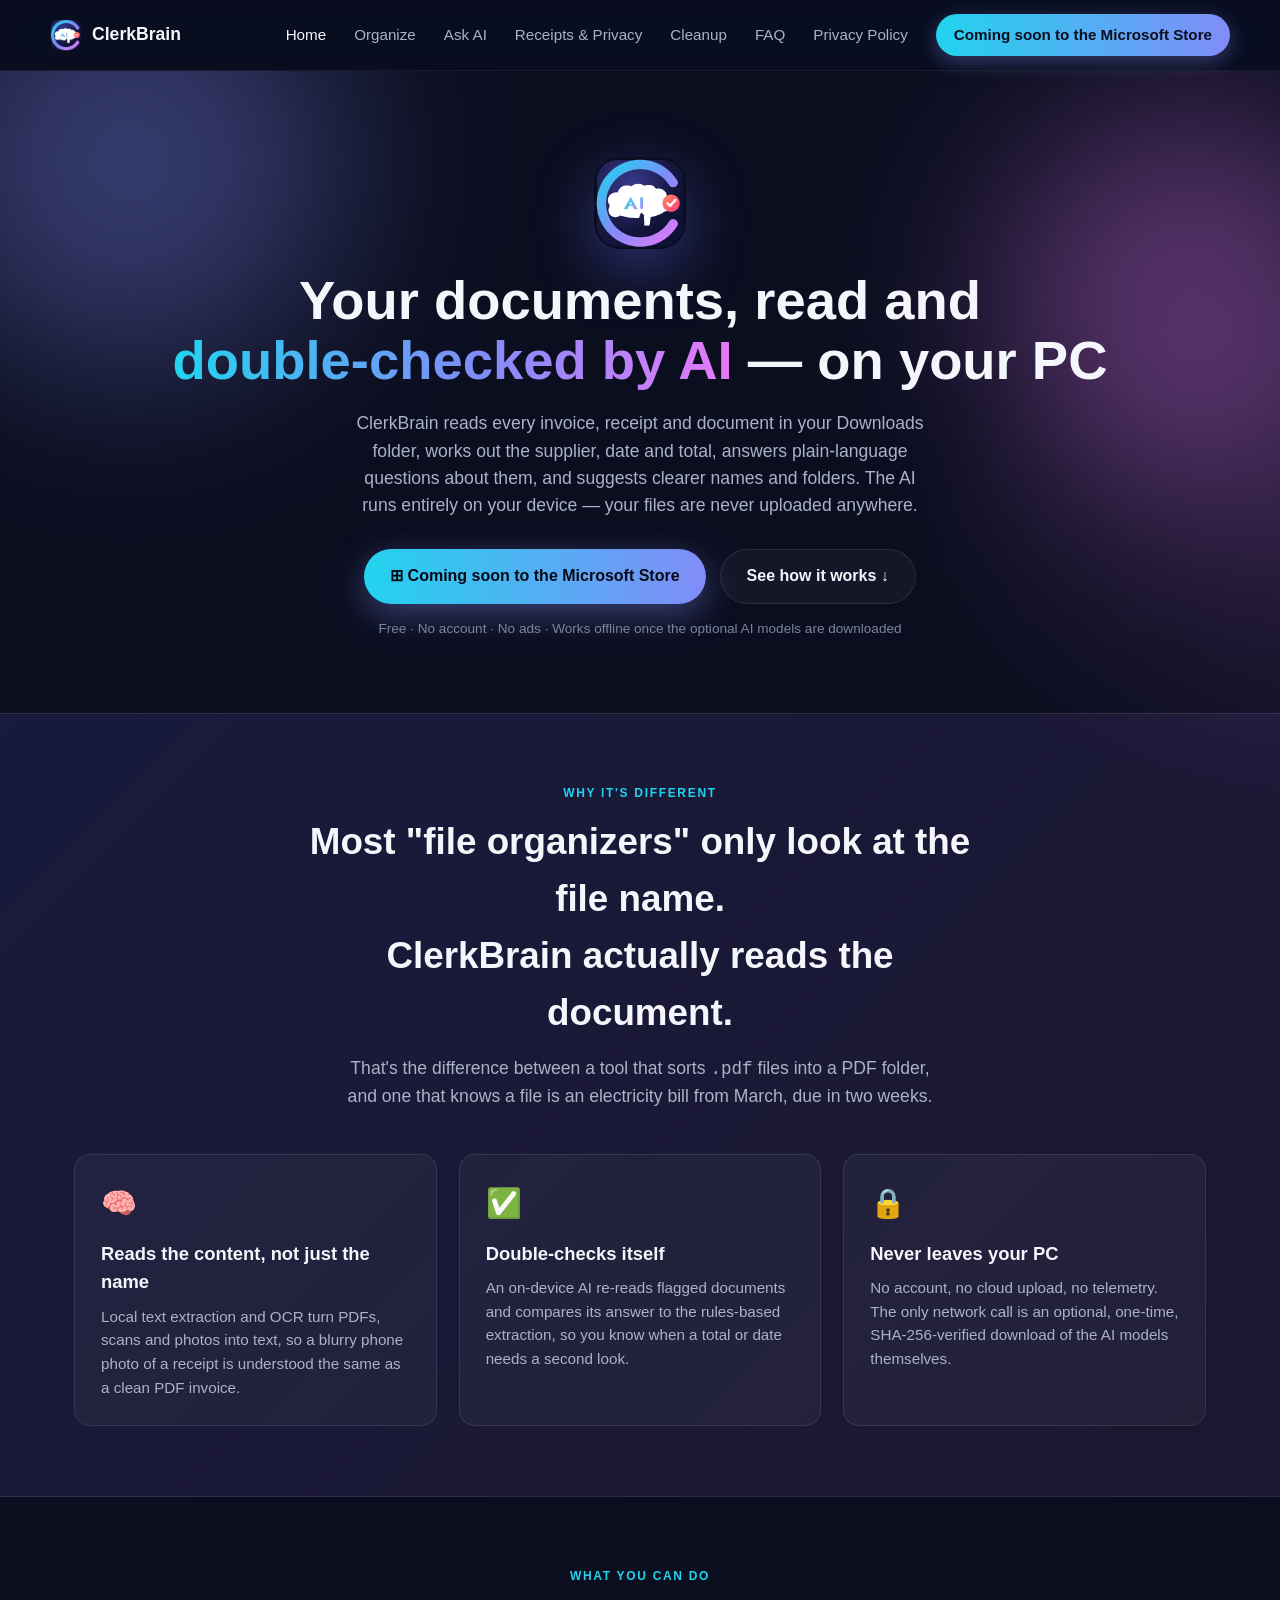
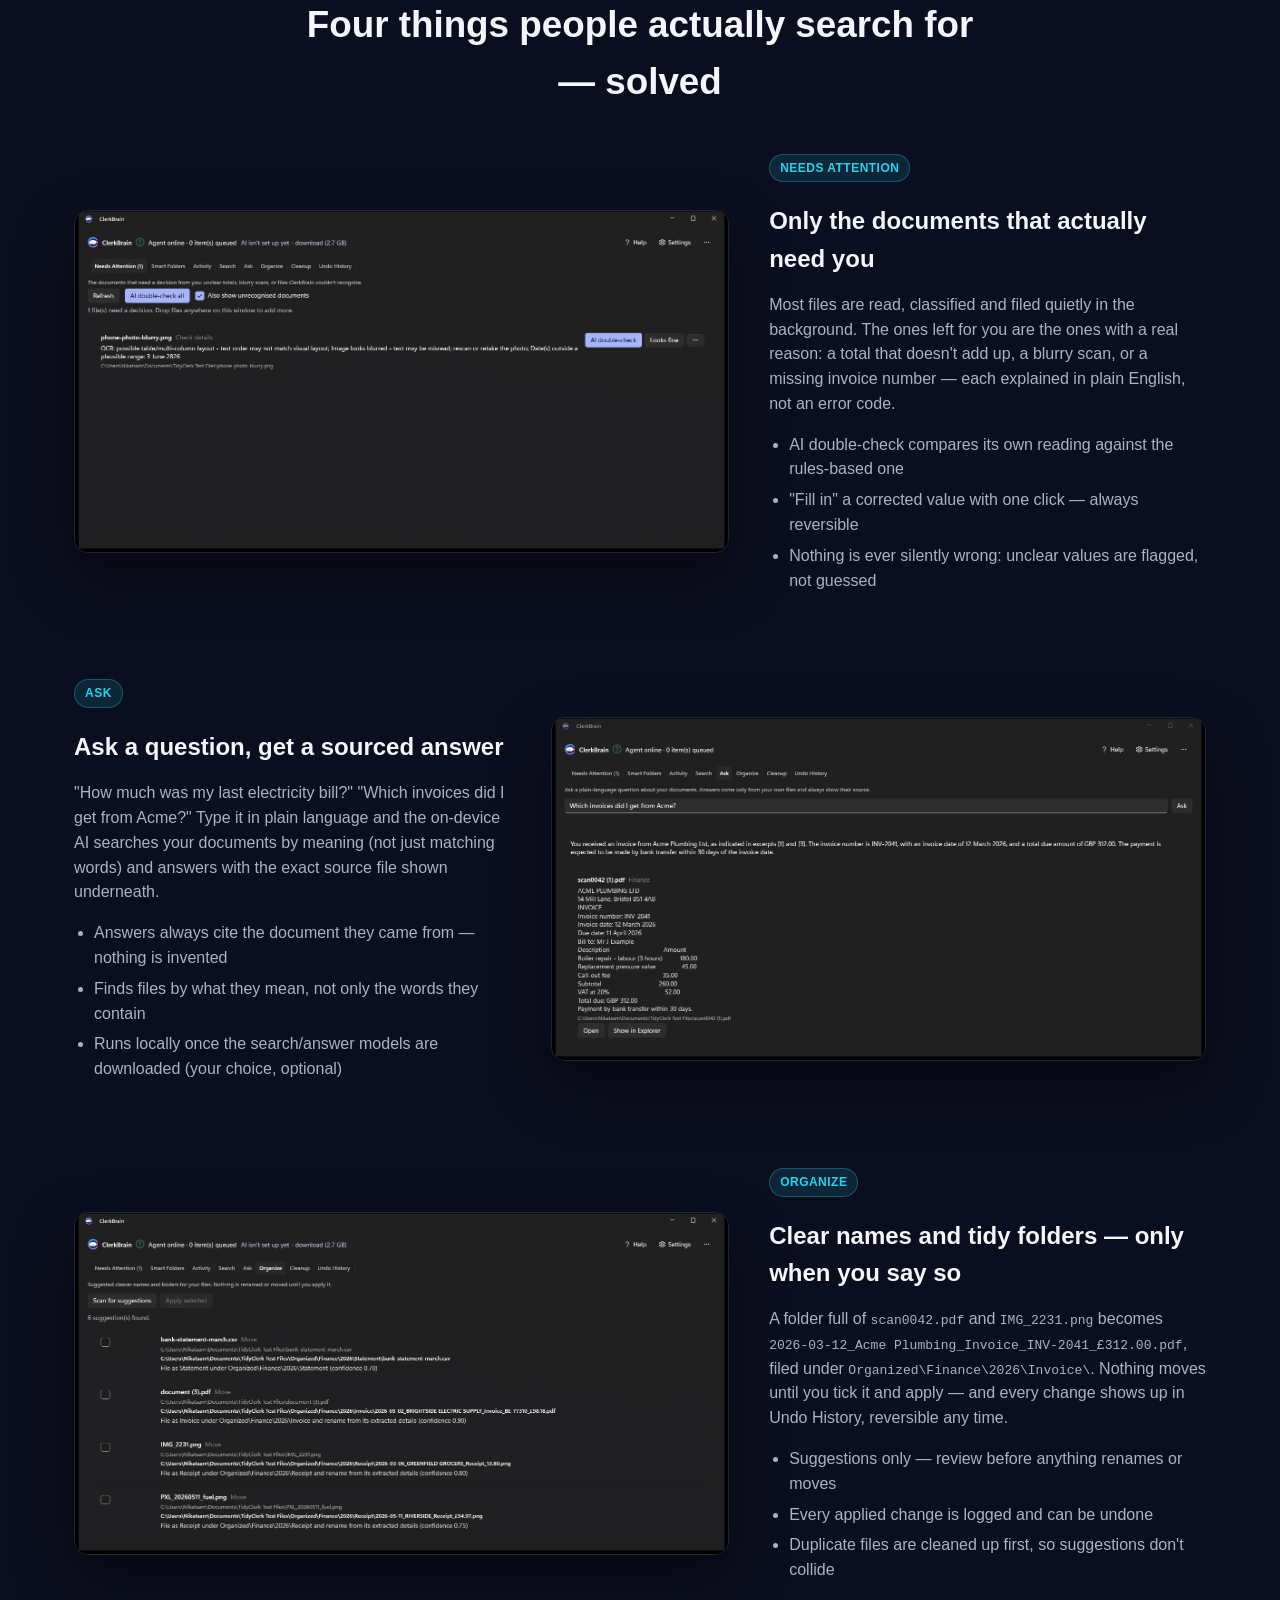
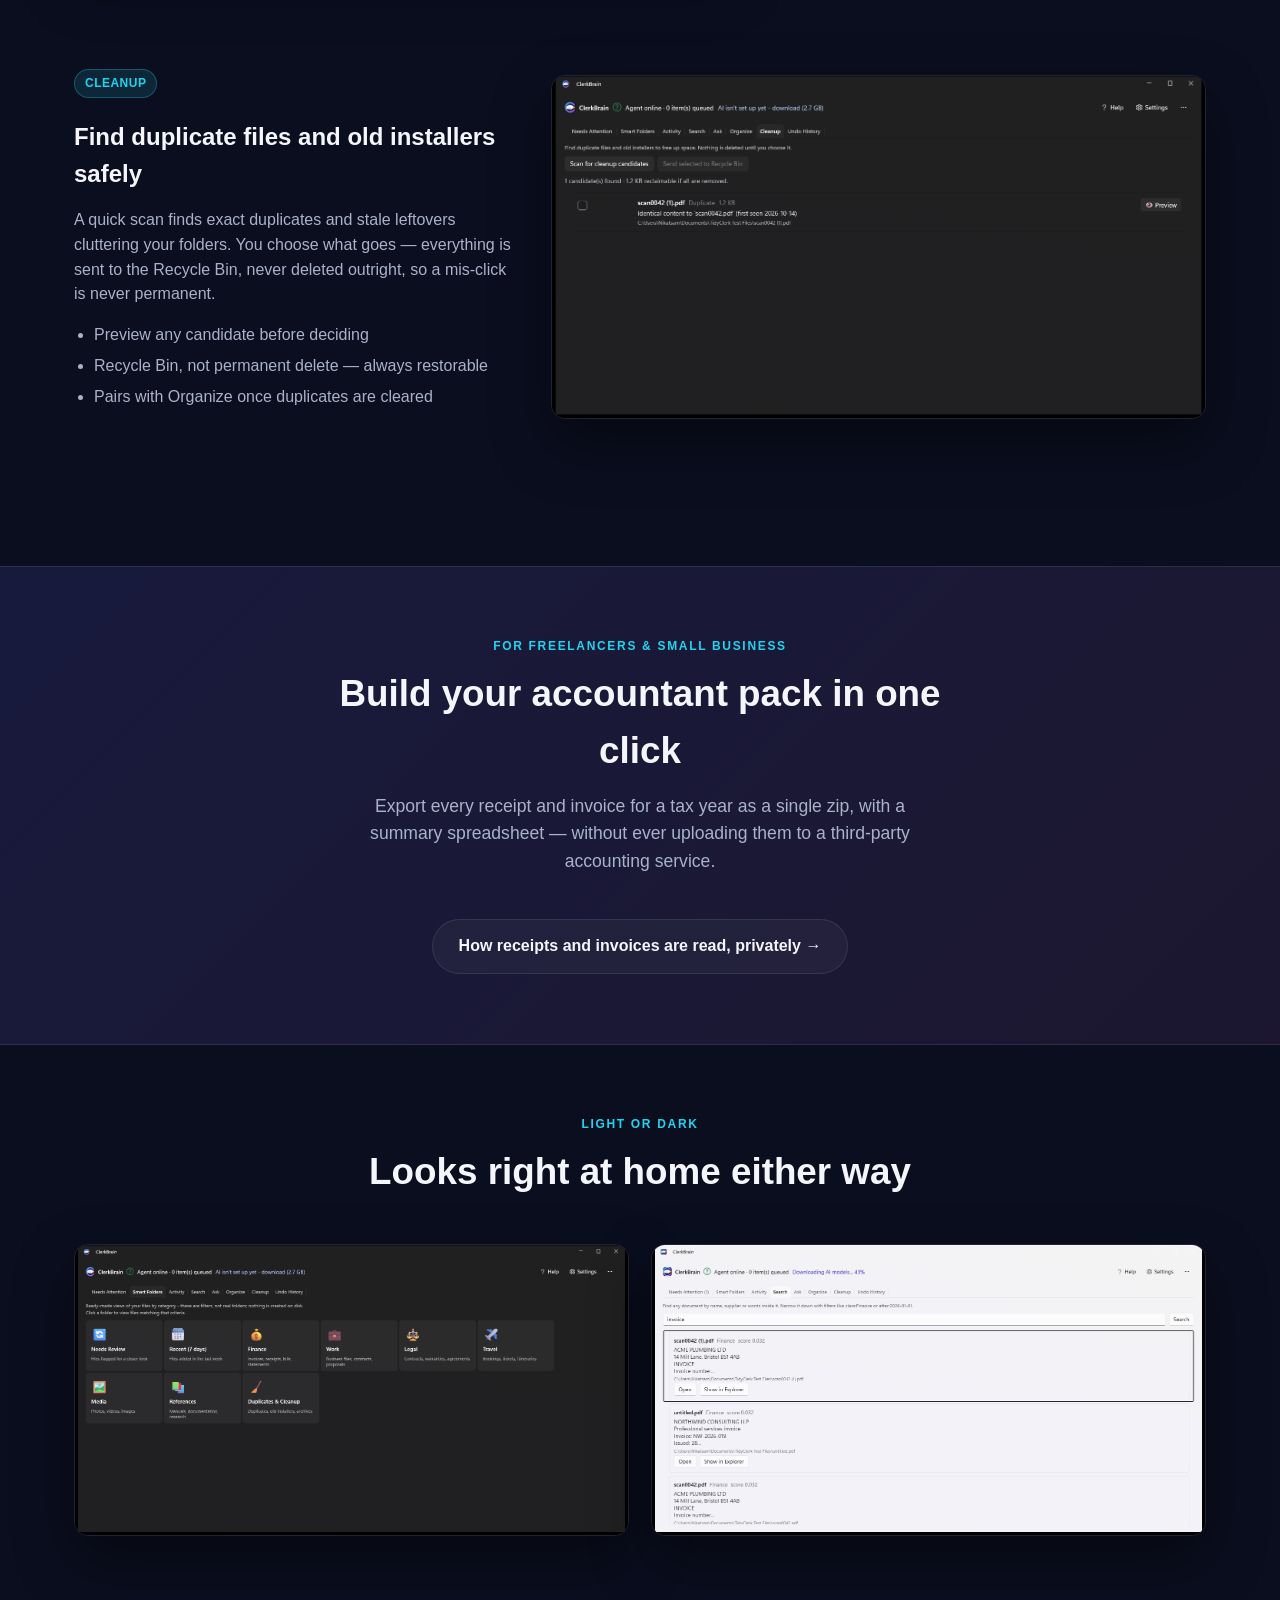
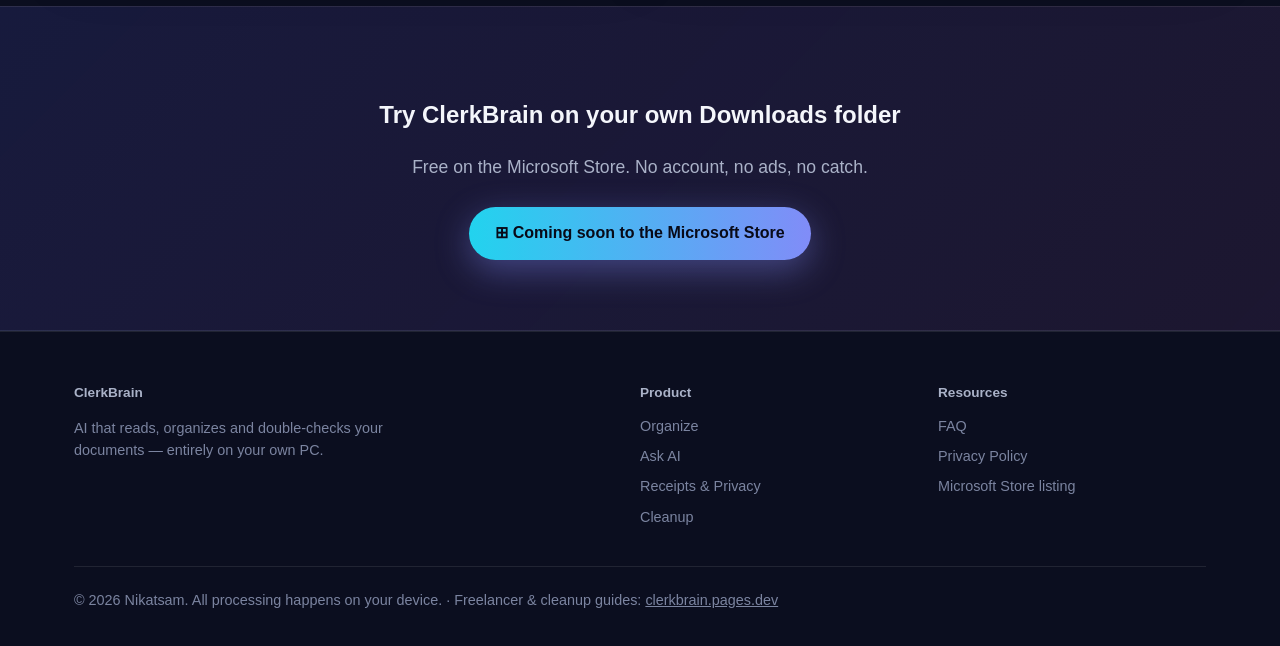
==== index.html @ 985b048f "Fix stretched screenshots on both sites; larger, clickable shots The pages hard-coded the old 1402x8" ====
<!doctype html>
<html lang="en">
<head>
<meta charset="utf-8">
<meta name="viewport" content="width=device-width, initial-scale=1">
<title>ClerkBrain — AI that reads, organizes and double-checks your documents, 100% on your PC</title>
<meta name="description" content="ClerkBrain is a Windows app that reads the invoices, receipts and documents in your Downloads folder, extracts supplier/date/total, answers questions about them, and suggests tidy names and folders — all with on-device AI. Nothing is uploaded.">
<link rel="canonical" href="https://nikatsam.github.io/WIN_APP_TidyClerk_Website/">
<meta property="og:type" content="website">
<meta property="og:title" content="ClerkBrain — AI that reads and organizes your documents, 100% on your PC">
<meta property="og:description" content="Finds, reads and double-checks the invoices, receipts and documents in your Downloads folder — with on-device AI. Nothing is ever uploaded.">
<meta property="og:image" content="https://nikatsam.github.io/WIN_APP_TidyClerk_Website/assets/img/og-banner.png">
<meta property="og:url" content="https://nikatsam.github.io/WIN_APP_TidyClerk_Website/">
<meta name="twitter:card" content="summary_large_image">
<meta name="twitter:title" content="ClerkBrain — AI that reads and organizes your documents, 100% on your PC">
<meta name="twitter:description" content="On-device AI reads your invoices, receipts and documents, answers questions about them, and suggests tidy names — nothing is ever uploaded.">
<meta name="twitter:image" content="https://nikatsam.github.io/WIN_APP_TidyClerk_Website/assets/img/og-banner.png">
<link rel="icon" href="assets/img/icon-310.png">
<link rel="apple-touch-icon" href="assets/img/icon-310.png">
<link rel="manifest" href="site.webmanifest">
<link rel="stylesheet" href="assets/css/style.css">
<script type="application/ld+json">
{
  "@context": "https://schema.org",
  "@type": "SoftwareApplication",
  "name": "ClerkBrain",
  "operatingSystem": "Windows 10, Windows 11",
  "applicationCategory": "UtilitiesApplication",
  "url": "https://nikatsam.github.io/WIN_APP_TidyClerk_Website/",
  "image": "https://nikatsam.github.io/WIN_APP_TidyClerk_Website/assets/img/icon-310.png",
  "description": "ClerkBrain reads the documents in a folder you choose, works out what each one is, and helps you find, check and tidy them with on-device AI. Nothing is uploaded.",
  "offers": { "@type": "Offer", "price": "0", "priceCurrency": "USD" },
  "publisher": { "@type": "Organization", "name": "Nikatsam" }
}
</script>
</head>
<body>

<header class="site">
  <div class="wrap nav">
    <a class="brand" href="/">
      <img src="assets/img/icon-310.png" alt="ClerkBrain logo" width="32" height="32">
      ClerkBrain
    </a>
    <nav class="nav-links">
      <a href="/" aria-current="page">Home</a>
      <a href="features/organize.html">Organize</a>
      <a href="features/ask.html">Ask AI</a>
      <a href="features/receipts-privacy.html">Receipts &amp; Privacy</a>
      <a href="features/cleanup.html">Cleanup</a>
      <a href="faq.html">FAQ</a>
      <a href="privacy.html">Privacy Policy</a>
      <a class="nav-cta" href="#store" rel="noopener">Coming soon to the Microsoft Store</a>
    </nav>
    <button class="nav-toggle" aria-label="Menu" aria-expanded="false">☰</button>
  </div>
</header>

<main>
  <section class="hero" id="store">
    <div class="wrap">
      <img class="hero-logo" src="assets/img/icon-310.png" alt="ClerkBrain logo" width="92" height="92">
      <h1>Your documents, read and<br><span class="gradient-text">double-checked by AI</span> — on your PC</h1>
      <p class="lede" style="margin-left:auto;margin-right:auto;">
        ClerkBrain reads every invoice, receipt and document in your Downloads folder, works out the supplier,
        date and total, answers plain-language questions about them, and suggests clearer names and folders.
        The AI runs entirely on your device — your files are never uploaded anywhere.
      </p>
      <div class="cta-row">
        <a class="btn btn-primary" href="#store" rel="noopener">⊞ Coming soon to the Microsoft Store</a>
        <a class="btn btn-ghost" href="#how-it-works">See how it works ↓</a>
      </div>
      <p class="trust-line">Free · No account · No ads · Works offline once the optional AI models are downloaded</p>
    </div>
  </section>

  <section class="band" id="how-it-works">
    <div class="wrap">
      <div class="section-head reveal">
        <p class="eyebrow">Why it's different</p>
        <h2>Most "file organizers" only look at the file name.<br>ClerkBrain actually reads the document.</h2>
        <p class="lede" style="margin:0 auto;">That's the difference between a tool that sorts <code>.pdf</code> files into a PDF folder,
          and one that knows a file is an electricity bill from March, due in two weeks.</p>
      </div>
      <div class="grid grid-3">
        <div class="card reveal">
          <span class="icon">🧠</span>
          <h3>Reads the content, not just the name</h3>
          <p>Local text extraction and OCR turn PDFs, scans and photos into text, so a blurry phone photo of a receipt is understood the same as a clean PDF invoice.</p>
        </div>
        <div class="card reveal">
          <span class="icon">✅</span>
          <h3>Double-checks itself</h3>
          <p>An on-device AI re-reads flagged documents and compares its answer to the rules-based extraction, so you know when a total or date needs a second look.</p>
        </div>
        <div class="card reveal">
          <span class="icon">🔒</span>
          <h3>Never leaves your PC</h3>
          <p>No account, no cloud upload, no telemetry. The only network call is an optional, one-time, SHA-256-verified download of the AI models themselves.</p>
        </div>
      </div>
    </div>
  </section>

  <section id="features">
    <div class="wrap">
      <div class="section-head reveal">
        <p class="eyebrow">What you can do</p>
        <h2>Four things people actually search for — solved</h2>
      </div>

      <div class="showcase-row reveal">
        <div class="shot">
          <a href="assets/img/01-needs-attention-documents-to-check-dark.png" target="_blank" rel="noopener" title="Open full-size screenshot"><img src="assets/img/01-needs-attention-documents-to-check-dark.png" alt="ClerkBrain's Needs Attention tab showing a blurry scan flagged for review" loading="lazy" width="1440" height="753"></a>
        </div>
        <div class="showcase-text">
          <span class="badge">NEEDS ATTENTION</span>
          <h3>Only the documents that actually need you</h3>
          <p>Most files are read, classified and filed quietly in the background. The ones left for you are the
            ones with a real reason: a total that doesn't add up, a blurry scan, or a missing invoice number —
            each explained in plain English, not an error code.</p>
          <ul>
            <li>AI double-check compares its own reading against the rules-based one</li>
            <li>"Fill in" a corrected value with one click — always reversible</li>
            <li>Nothing is ever silently wrong: unclear values are flagged, not guessed</li>
          </ul>
        </div>
      </div>

      <div class="showcase-row reverse reveal">
        <div class="shot">
          <a href="assets/img/05-ask-a-question-answered-from-your-documents-dark.png" target="_blank" rel="noopener" title="Open full-size screenshot"><img src="assets/img/05-ask-a-question-answered-from-your-documents-dark.png" alt="ClerkBrain's Ask tab answering a question about an electricity bill with the source document shown" loading="lazy" width="1440" height="753"></a>
        </div>
        <div class="showcase-text">
          <span class="badge">ASK</span>
          <h3>Ask a question, get a sourced answer</h3>
          <p>"How much was my last electricity bill?" "Which invoices did I get from Acme?" Type it in plain
            language and the on-device AI searches your documents by meaning (not just matching words) and
            answers with the exact source file shown underneath.</p>
          <ul>
            <li>Answers always cite the document they came from — nothing is invented</li>
            <li>Finds files by what they mean, not only the words they contain</li>
            <li>Runs locally once the search/answer models are downloaded (your choice, optional)</li>
          </ul>
        </div>
      </div>

      <div class="showcase-row reveal">
        <div class="shot">
          <a href="assets/img/07-organize-suggested-names-and-folders-dark.png" target="_blank" rel="noopener" title="Open full-size screenshot"><img src="assets/img/07-organize-suggested-names-and-folders-dark.png" alt="ClerkBrain's Organize tab showing suggested file renames and folders" loading="lazy" width="1440" height="753"></a>
        </div>
        <div class="showcase-text">
          <span class="badge">ORGANIZE</span>
          <h3>Clear names and tidy folders — only when you say so</h3>
          <p>A folder full of <code>scan0042.pdf</code> and <code>IMG_2231.png</code> becomes
            <code>2026-03-12_Acme Plumbing_Invoice_INV-2041_£312.00.pdf</code>, filed under
            <code>Organized\Finance\2026\Invoice\</code>. Nothing moves until you tick it and apply — and every
            change shows up in Undo History, reversible any time.</p>
          <ul>
            <li>Suggestions only — review before anything renames or moves</li>
            <li>Every applied change is logged and can be undone</li>
            <li>Duplicate files are cleaned up first, so suggestions don't collide</li>
          </ul>
        </div>
      </div>

      <div class="showcase-row reverse reveal">
        <div class="shot">
          <a href="assets/img/06-cleanup-duplicate-found-dark.png" target="_blank" rel="noopener" title="Open full-size screenshot"><img src="assets/img/06-cleanup-duplicate-found-dark.png" alt="ClerkBrain's Cleanup tab showing a duplicate file found and ready to send to the Recycle Bin" loading="lazy" width="1440" height="753"></a>
        </div>
        <div class="showcase-text">
          <span class="badge">CLEANUP</span>
          <h3>Find duplicate files and old installers safely</h3>
          <p>A quick scan finds exact duplicates and stale leftovers cluttering your folders. You choose what
            goes — everything is sent to the Recycle Bin, never deleted outright, so a mis-click is never
            permanent.</p>
          <ul>
            <li>Preview any candidate before deciding</li>
            <li>Recycle Bin, not permanent delete — always restorable</li>
            <li>Pairs with Organize once duplicates are cleared</li>
          </ul>
        </div>
      </div>
    </div>
  </section>

  <section class="band">
    <div class="wrap">
      <div class="section-head reveal">
        <p class="eyebrow">For freelancers &amp; small business</p>
        <h2>Build your accountant pack in one click</h2>
        <p class="lede" style="margin:0 auto;">Export every receipt and invoice for a tax year as a single zip, with a
          summary spreadsheet — without ever uploading them to a third-party accounting service.</p>
      </div>
      <div style="text-align:center;">
        <a class="btn btn-ghost reveal" href="features/receipts-privacy.html">How receipts and invoices are read, privately →</a>
      </div>
    </div>
  </section>

  <section>
    <div class="wrap">
      <div class="section-head reveal">
        <p class="eyebrow">Light or dark</p>
        <h2>Looks right at home either way</h2>
      </div>
      <div class="grid grid-2 reveal">
        <div class="shot"><a href="assets/img/03-smart-folders-finance-and-more-dark.png" target="_blank" rel="noopener" title="Open full-size screenshot"><img src="assets/img/03-smart-folders-finance-and-more-dark.png" alt="ClerkBrain Smart Folders tab in dark theme" loading="lazy" width="1440" height="753"></a></div>
        <div class="shot"><a href="assets/img/04-search-invoices-light.png" target="_blank" rel="noopener" title="Open full-size screenshot"><img src="assets/img/04-search-invoices-light.png" alt="ClerkBrain Search tab in light theme" loading="lazy" width="1440" height="753"></a></div>
      </div>
    </div>
  </section>

  <section class="band">
    <div class="wrap" style="text-align:center;">
      <h2 class="reveal">Try ClerkBrain on your own Downloads folder</h2>
      <p class="lede reveal" style="margin:14px auto 26px;">Free on the Microsoft Store. No account, no ads, no catch.</p>
      <a class="btn btn-primary reveal" href="#store" rel="noopener">⊞ Coming soon to the Microsoft Store</a>
    </div>
  </section>
</main>

<footer class="site">
  <div class="wrap">
    <div class="footer-grid">
      <div>
        <h4>ClerkBrain</h4>
        <p style="max-width:40ch;">AI that reads, organizes and double-checks your documents — entirely on your own PC.</p>
      </div>
      <div>
        <h4>Product</h4>
        <ul>
          <li><a href="features/organize.html">Organize</a></li>
          <li><a href="features/ask.html">Ask AI</a></li>
          <li><a href="features/receipts-privacy.html">Receipts &amp; Privacy</a></li>
          <li><a href="features/cleanup.html">Cleanup</a></li>
        </ul>
      </div>
      <div>
        <h4>Resources</h4>
        <ul>
          <li><a href="faq.html">FAQ</a></li>
          <li><a href="privacy.html">Privacy Policy</a></li>
          <li><a href="#store" rel="noopener">Microsoft Store listing</a></li>
        </ul>
      </div>
    </div>
    <div class="footer-bottom">
      <span>© 2026 Nikatsam. All processing happens on your device. · Freelancer & cleanup guides: <a href="https://clerkbrain.pages.dev/" rel="noopener">clerkbrain.pages.dev</a></span>
    </div>
  </div>
</footer>

<script src="assets/js/main.js"></script>
</body>
</html>
---- assets/css/style.css ----
/* ClerkBrain marketing site - shared styles.
   Palette matches the app's own brand mark (indigo/cyan/pink gradient on deep navy). */

:root {
  --bg: #0b0e1f;
  --bg2: #0b1030;
  --card: rgba(255, 255, 255, 0.04);
  --card-border: rgba(255, 255, 255, 0.09);
  --text: #f4f6fb;
  --text-dim: #aab2c8;
  --text-dimmer: #7b84a0;
  --cyan: #22d3ee;
  --indigo: #818cf8;
  --pink: #e879f9;
  --warm1: #ff8a5b;
  --warm2: #ff3d81;
  --radius: 16px;
  --max: 1180px;
}

* { box-sizing: border-box; }
html { scroll-behavior: smooth; }

body {
  margin: 0;
  background: radial-gradient(1200px 600px at 15% -10%, rgba(99, 102, 241, 0.25), transparent 60%),
              radial-gradient(900px 500px at 110% 10%, rgba(232, 121, 249, 0.14), transparent 55%),
              var(--bg);
  color: var(--text);
  font-family: "Segoe UI", -apple-system, BlinkMacSystemFont, "Inter", Roboto, Helvetica, Arial, sans-serif;
  line-height: 1.55;
  -webkit-font-smoothing: antialiased;
}

a { color: inherit; }
img { max-width: 100%; height: auto; display: block; }

.wrap { max-width: var(--max); margin: 0 auto; padding: 0 24px; }

.gradient-text {
  background: linear-gradient(90deg, var(--cyan), var(--indigo) 55%, var(--pink));
  -webkit-background-clip: text;
  background-clip: text;
  color: transparent;
}

.eyebrow {
  text-transform: uppercase;
  letter-spacing: 0.14em;
  font-size: 12px;
  font-weight: 700;
  color: var(--cyan);
  margin: 0 0 10px;
}

.lede { color: var(--text-dim); font-size: 1.1rem; max-width: 60ch; }

/* ---- Header ---- */
header.site {
  position: sticky;
  top: 0;
  z-index: 50;
  backdrop-filter: blur(14px) saturate(140%);
  background: rgba(11, 14, 31, 0.72);
  border-bottom: 1px solid rgba(255, 255, 255, 0.06);
}
.nav { display: flex; align-items: center; justify-content: space-between; padding: 14px 0; }
.brand { display: flex; align-items: center; gap: 10px; text-decoration: none; font-weight: 700; font-size: 1.1rem; }
.brand img { width: 32px; height: 32px; border-radius: 9px; }
.nav-links { display: flex; align-items: center; gap: 28px; }
.nav-links a { text-decoration: none; color: var(--text-dim); font-size: 0.95rem; transition: color 0.15s; }
.nav-links a:hover, .nav-links a[aria-current="page"] { color: var(--text); }
.nav-cta {
  background: linear-gradient(90deg, var(--cyan), var(--indigo));
  color: #0b0e1f !important;
  padding: 9px 18px;
  border-radius: 999px;
  font-weight: 700;
  font-size: 0.9rem;
  text-decoration: none;
  white-space: nowrap;
  box-shadow: 0 6px 20px rgba(129, 140, 248, 0.35);
  transition: transform 0.15s, box-shadow 0.15s;
}
.nav-cta:hover { transform: translateY(-1px); box-shadow: 0 10px 26px rgba(129, 140, 248, 0.45); }
.nav-toggle { display: none; background: none; border: 0; color: var(--text); font-size: 1.5rem; cursor: pointer; }

@media (max-width: 820px) {
  .nav-toggle { display: block; }
  .nav-links {
    position: fixed; inset: 64px 0 0 0; flex-direction: column; align-items: flex-start;
    padding: 24px; gap: 18px; background: var(--bg2); border-top: 1px solid rgba(255,255,255,0.08);
    transform: translateY(-110%); transition: transform 0.25s ease; z-index: 49;
  }
  .nav-links.open { transform: translateY(0); }
  .nav-links a { font-size: 1.1rem; }
}

/* ---- Hero ---- */
.hero { padding: 86px 0 60px; text-align: center; position: relative; overflow: hidden; }
.hero::before, .hero::after {
  content: ""; position: absolute; border-radius: 50%; filter: blur(90px); opacity: 0.35; z-index: -1;
  animation: float 14s ease-in-out infinite;
}
.hero::before { width: 420px; height: 420px; background: var(--indigo); top: -120px; left: -80px; }
.hero::after { width: 380px; height: 380px; background: var(--pink); top: 40px; right: -100px; animation-delay: -6s; }
@keyframes float {
  0%, 100% { transform: translate(0, 0) scale(1); }
  50% { transform: translate(30px, 40px) scale(1.08); }
}
.hero-logo { width: 92px; height: 92px; margin: 0 auto 22px; border-radius: 26px; box-shadow: 0 20px 60px rgba(99,102,241,0.4); }
.hero h1 { font-size: clamp(2.1rem, 5vw, 3.4rem); line-height: 1.12; margin: 0 0 18px; font-weight: 800; }
.hero .lede { margin: 0 auto 30px; }
.cta-row { display: flex; gap: 14px; justify-content: center; flex-wrap: wrap; margin-bottom: 14px; }
.btn {
  display: inline-flex; align-items: center; gap: 10px; text-decoration: none; font-weight: 700;
  padding: 14px 26px; border-radius: 999px; font-size: 1rem; transition: transform 0.15s, box-shadow 0.15s;
}
.btn-primary {
  background: linear-gradient(90deg, var(--cyan), var(--indigo), var(--pink));
  background-size: 200% auto; color: #080a18; box-shadow: 0 10px 34px rgba(129,140,248,0.4);
}
.btn-primary:hover { background-position: right center; transform: translateY(-2px); }
.btn-ghost { border: 1px solid var(--card-border); color: var(--text); background: var(--card); }
.btn-ghost:hover { background: rgba(255,255,255,0.08); }
.trust-line { color: var(--text-dimmer); font-size: 0.85rem; }

/* ---- Sections ---- */
section { padding: 70px 0; }
.section-head { text-align: center; max-width: 680px; margin: 0 auto 44px; }
.section-head h2 { font-size: clamp(1.6rem, 3.4vw, 2.3rem); margin: 0 0 14px; font-weight: 800; }

.grid { display: grid; gap: 22px; }
.grid-3 { grid-template-columns: repeat(3, 1fr); }
.grid-2 { grid-template-columns: repeat(2, 1fr); }
@media (max-width: 880px) { .grid-3, .grid-2 { grid-template-columns: 1fr; } }

.card {
  background: var(--card); border: 1px solid var(--card-border); border-radius: var(--radius);
  padding: 26px; transition: transform 0.2s, border-color 0.2s, background 0.2s;
}
.card:hover { transform: translateY(-4px); border-color: rgba(129,140,248,0.4); background: rgba(255,255,255,0.06); }
.card .icon { font-size: 1.8rem; margin-bottom: 14px; display: inline-block; }
.card h3 { margin: 0 0 8px; font-size: 1.15rem; }
.card p { margin: 0; color: var(--text-dim); font-size: 0.95rem; }

.reveal { opacity: 0; transform: translateY(22px); transition: opacity 0.6s ease, transform 0.6s ease; }
.reveal.visible { opacity: 1; transform: translateY(0); }

.shot {
  border-radius: 14px; border: 1px solid var(--card-border); overflow: hidden;
  box-shadow: 0 24px 60px rgba(0,0,0,0.45);
}
.shot img { width: 100%; }

.showcase-row { display: grid; grid-template-columns: 3fr 2fr; gap: 40px; align-items: center; margin-bottom: 70px; }
.showcase-row.reverse { direction: rtl; }
.showcase-row.reverse > * { direction: ltr; }
@media (max-width: 880px) { .showcase-row, .showcase-row.reverse { grid-template-columns: 1fr; direction: ltr; } }
.showcase-text h3 { font-size: 1.5rem; margin: 10px 0 12px; }
.showcase-text p { color: var(--text-dim); }
.showcase-text ul { color: var(--text-dim); padding-left: 20px; }
.showcase-text li { margin-bottom: 6px; }

.badge {
  display: inline-block; font-size: 0.75rem; font-weight: 700; letter-spacing: 0.04em;
  padding: 4px 10px; border-radius: 999px; background: rgba(34,211,238,0.12); color: var(--cyan);
  border: 1px solid rgba(34,211,238,0.3); margin-bottom: 10px;
}

.band {
  background: linear-gradient(135deg, rgba(99,102,241,0.14), rgba(232,121,249,0.08));
  border-top: 1px solid var(--card-border); border-bottom: 1px solid var(--card-border);
}

.faq-item { border-bottom: 1px solid var(--card-border); padding: 20px 0; }
.faq-item summary { cursor: pointer; font-weight: 700; font-size: 1.05rem; list-style: none; display: flex; justify-content: space-between; align-items: center; }
.faq-item summary::-webkit-details-marker { display: none; }
.faq-item summary::after { content: "+"; font-size: 1.4rem; color: var(--cyan); transition: transform 0.2s; }
.faq-item[open] summary::after { transform: rotate(45deg); }
.faq-item p { color: var(--text-dim); margin: 12px 0 0; }

.breadcrumb { font-size: 0.85rem; color: var(--text-dimmer); margin: 24px 0 0; }
.breadcrumb a { color: var(--text-dimmer); text-decoration: none; }
.breadcrumb a:hover { color: var(--text-dim); }

footer.site { border-top: 1px solid var(--card-border); padding: 50px 0 36px; color: var(--text-dimmer); font-size: 0.9rem; }
.footer-grid { display: grid; grid-template-columns: 2fr 1fr 1fr; gap: 30px; margin-bottom: 30px; }
@media (max-width: 700px) { .footer-grid { grid-template-columns: 1fr; } }
.footer-grid h4 { color: var(--text-dim); font-size: 0.85rem; margin: 0 0 12px; }
.footer-grid ul { list-style: none; padding: 0; margin: 0; }
.footer-grid li { margin-bottom: 8px; }
.footer-grid a { text-decoration: none; color: var(--text-dimmer); }
.footer-grid a:hover { color: var(--text-dim); }
.footer-bottom { border-top: 1px solid var(--card-border); padding-top: 22px; display: flex; justify-content: space-between; flex-wrap: wrap; gap: 10px; }

.prose { max-width: 760px; margin: 0 auto; }
.prose h2 { margin-top: 2.2em; font-size: 1.4rem; }
.prose h3 { margin-top: 1.6em; font-size: 1.15rem; }
.prose p, .prose li { color: var(--text-dim); }
.prose a { color: var(--cyan); }
.prose ul { padding-left: 22px; }

.page-hero { padding: 54px 0 20px; text-align: center; }
.page-hero h1 { font-size: clamp(1.9rem, 4.4vw, 2.8rem); margin: 10px 0 14px; }

.disclosure { font-size: 0.85rem; color: var(--text-dimmer); text-align: center; margin-top: -10px; }

.shot a, .hero-frame a { display: block; cursor: zoom-in; }
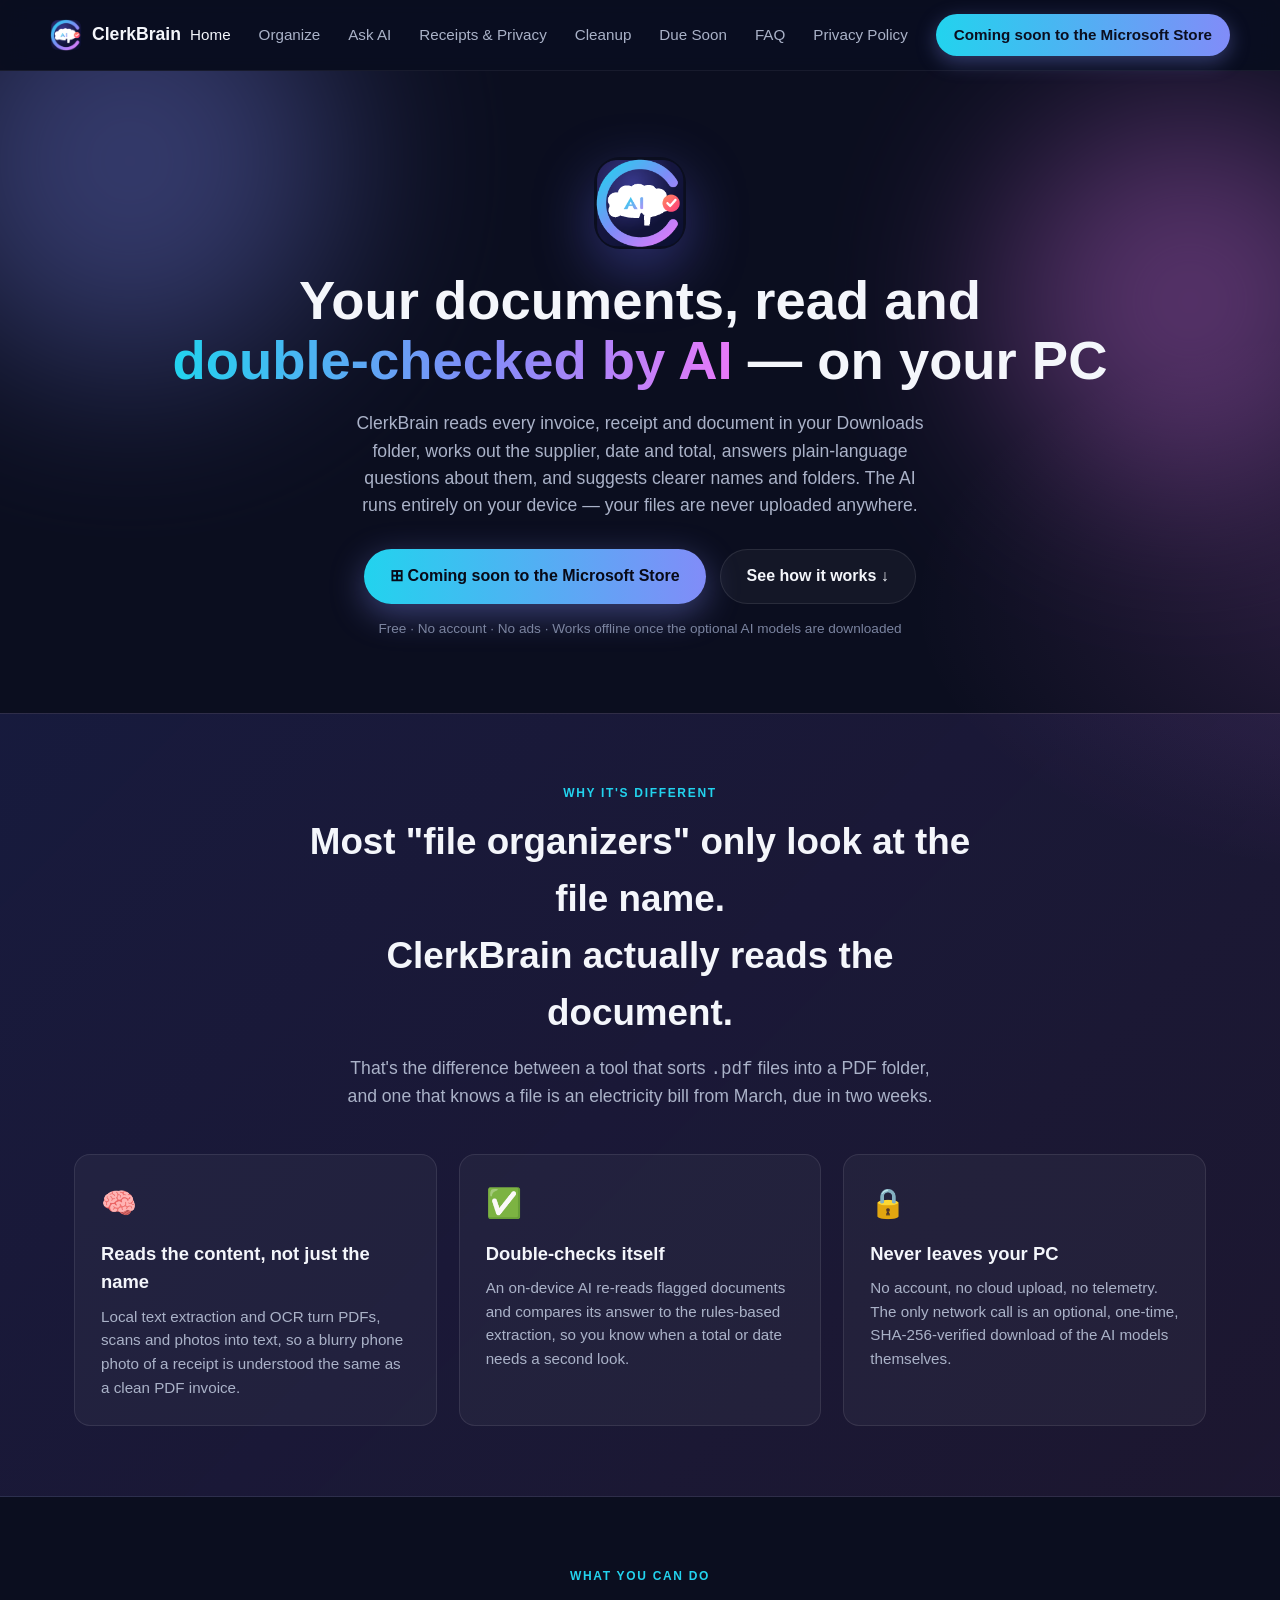
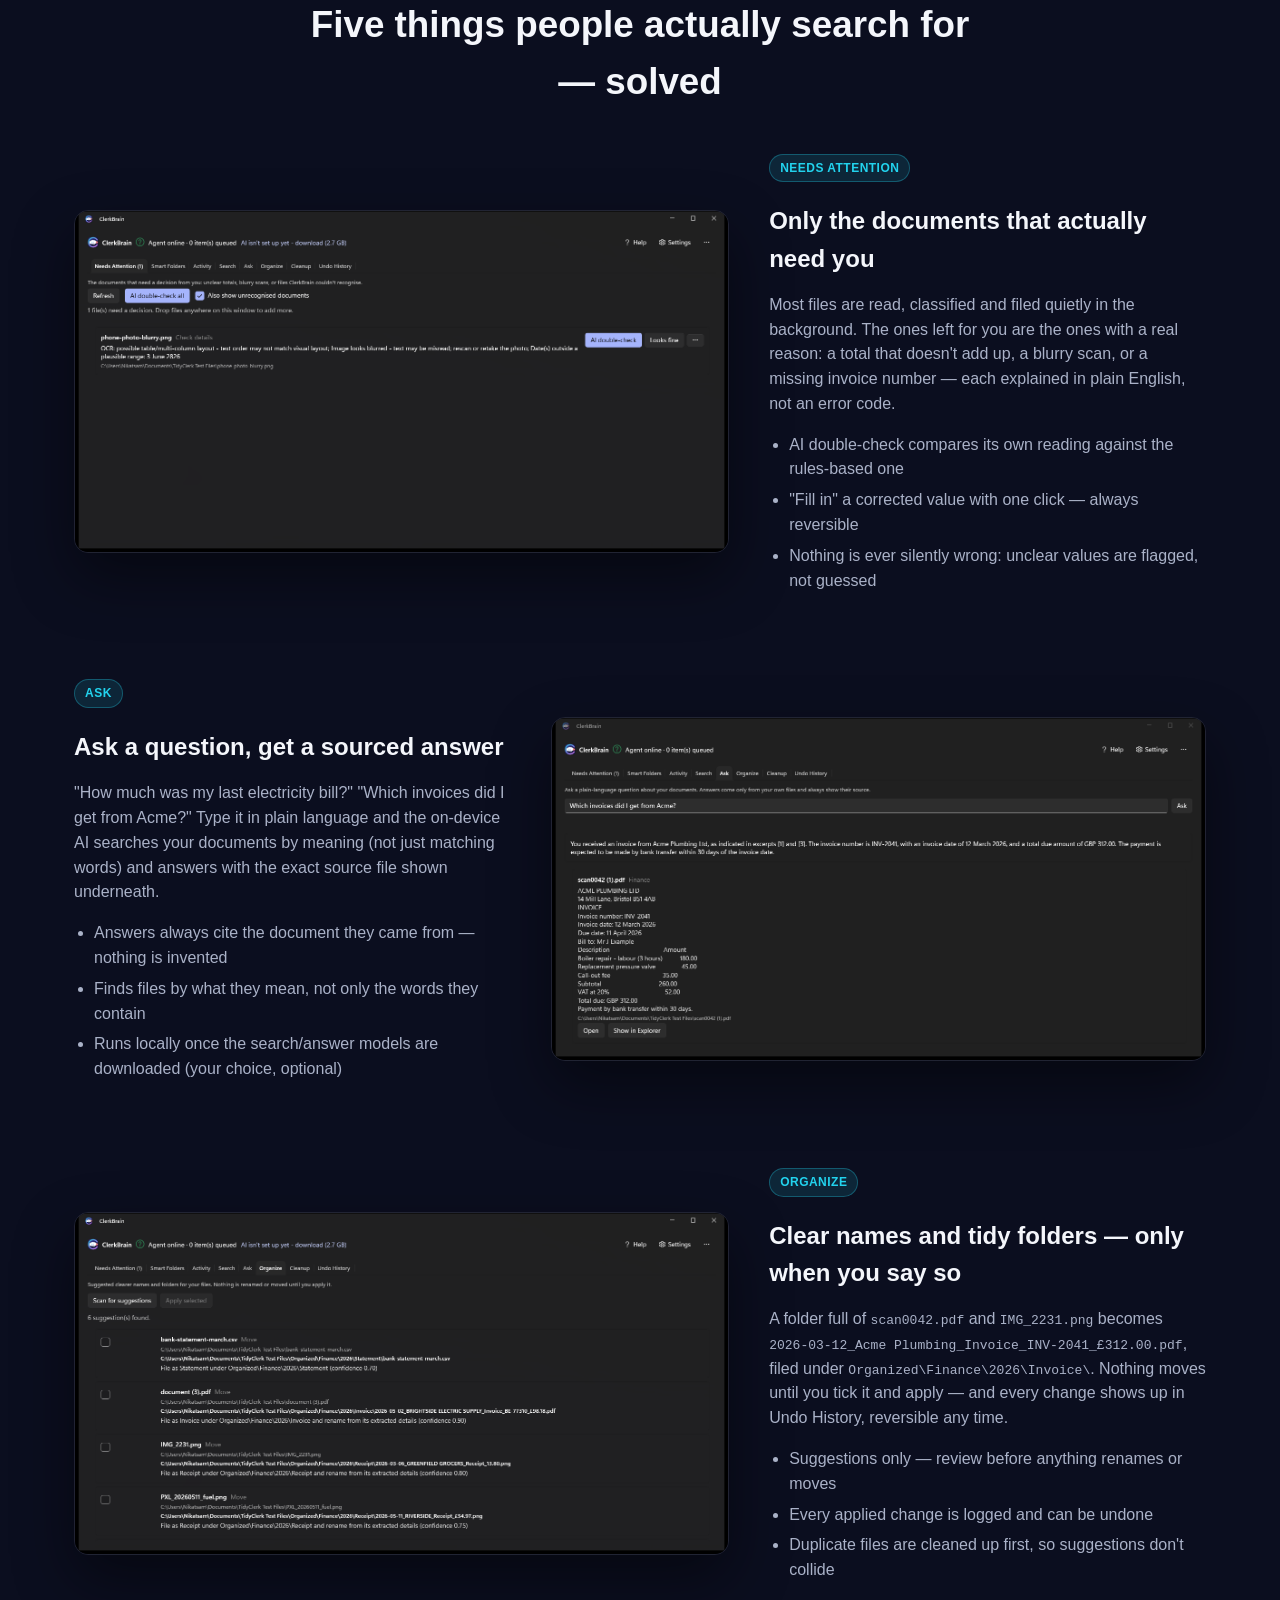
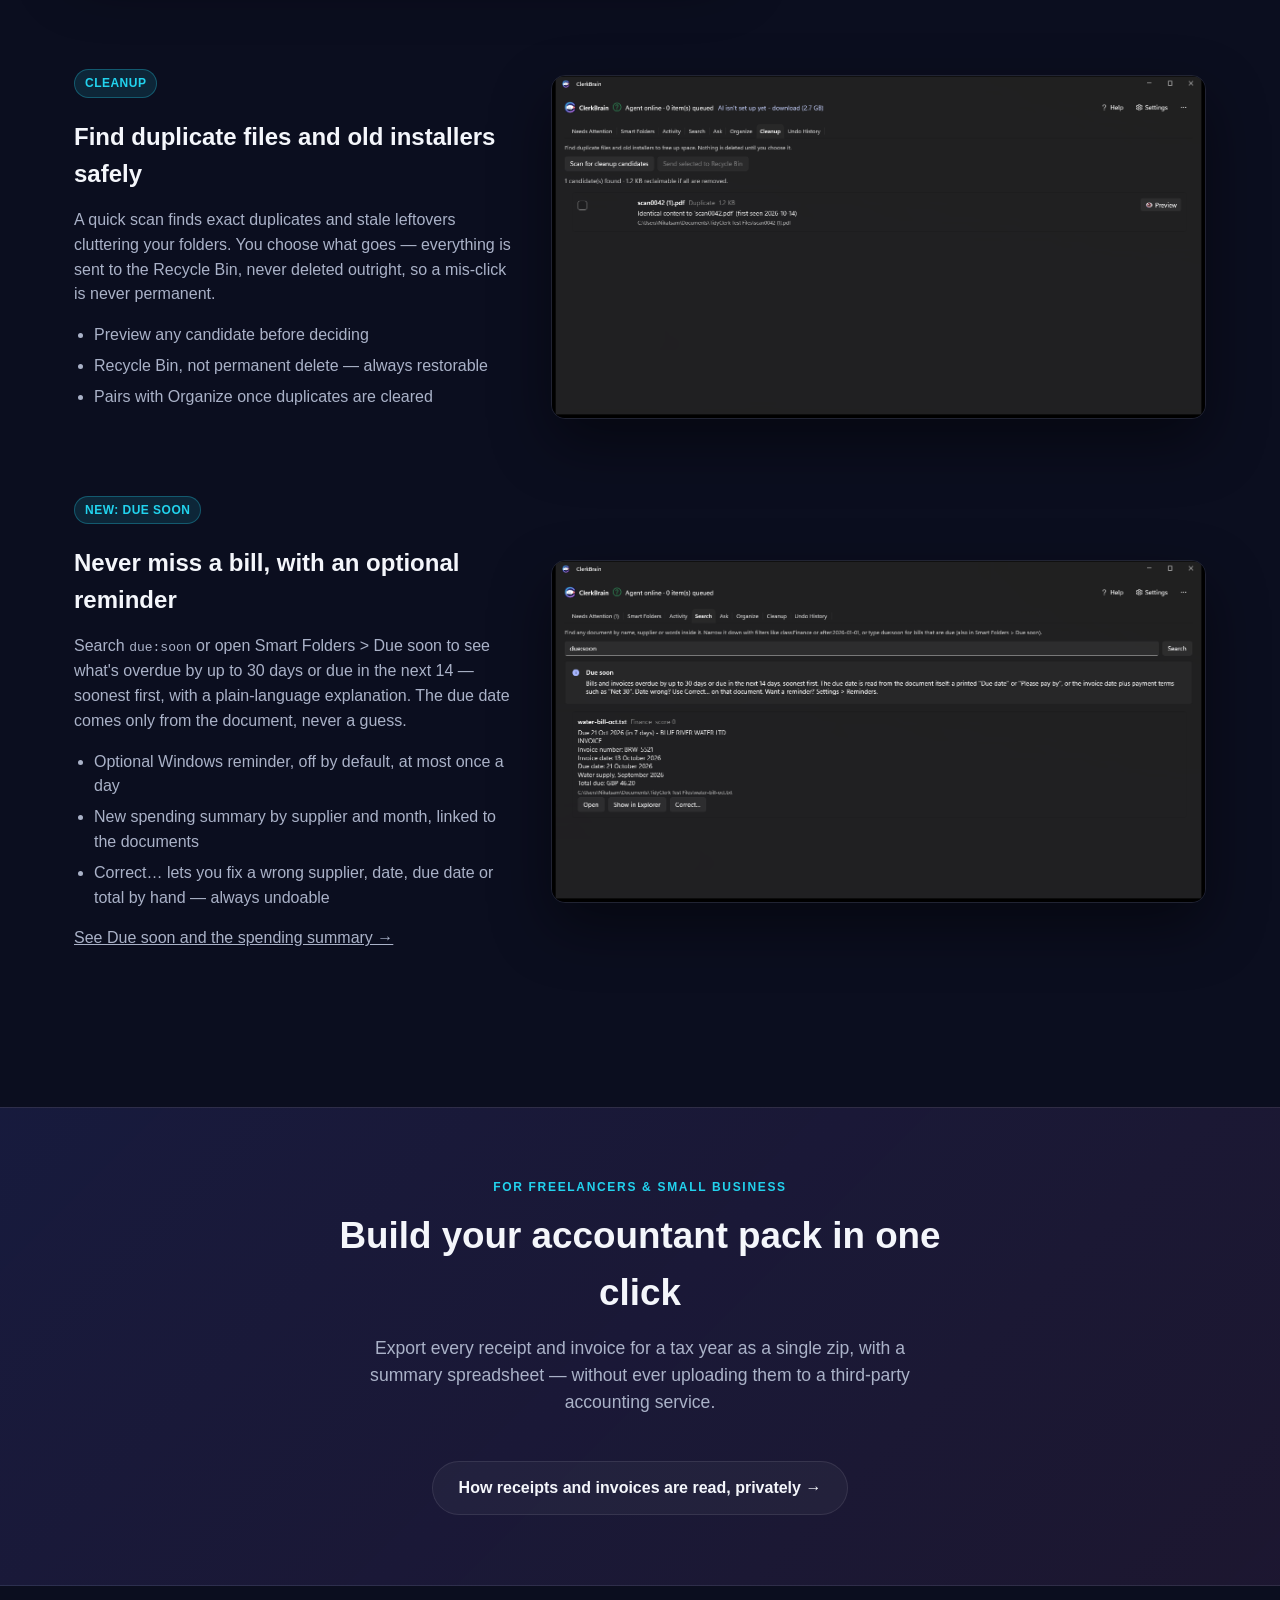
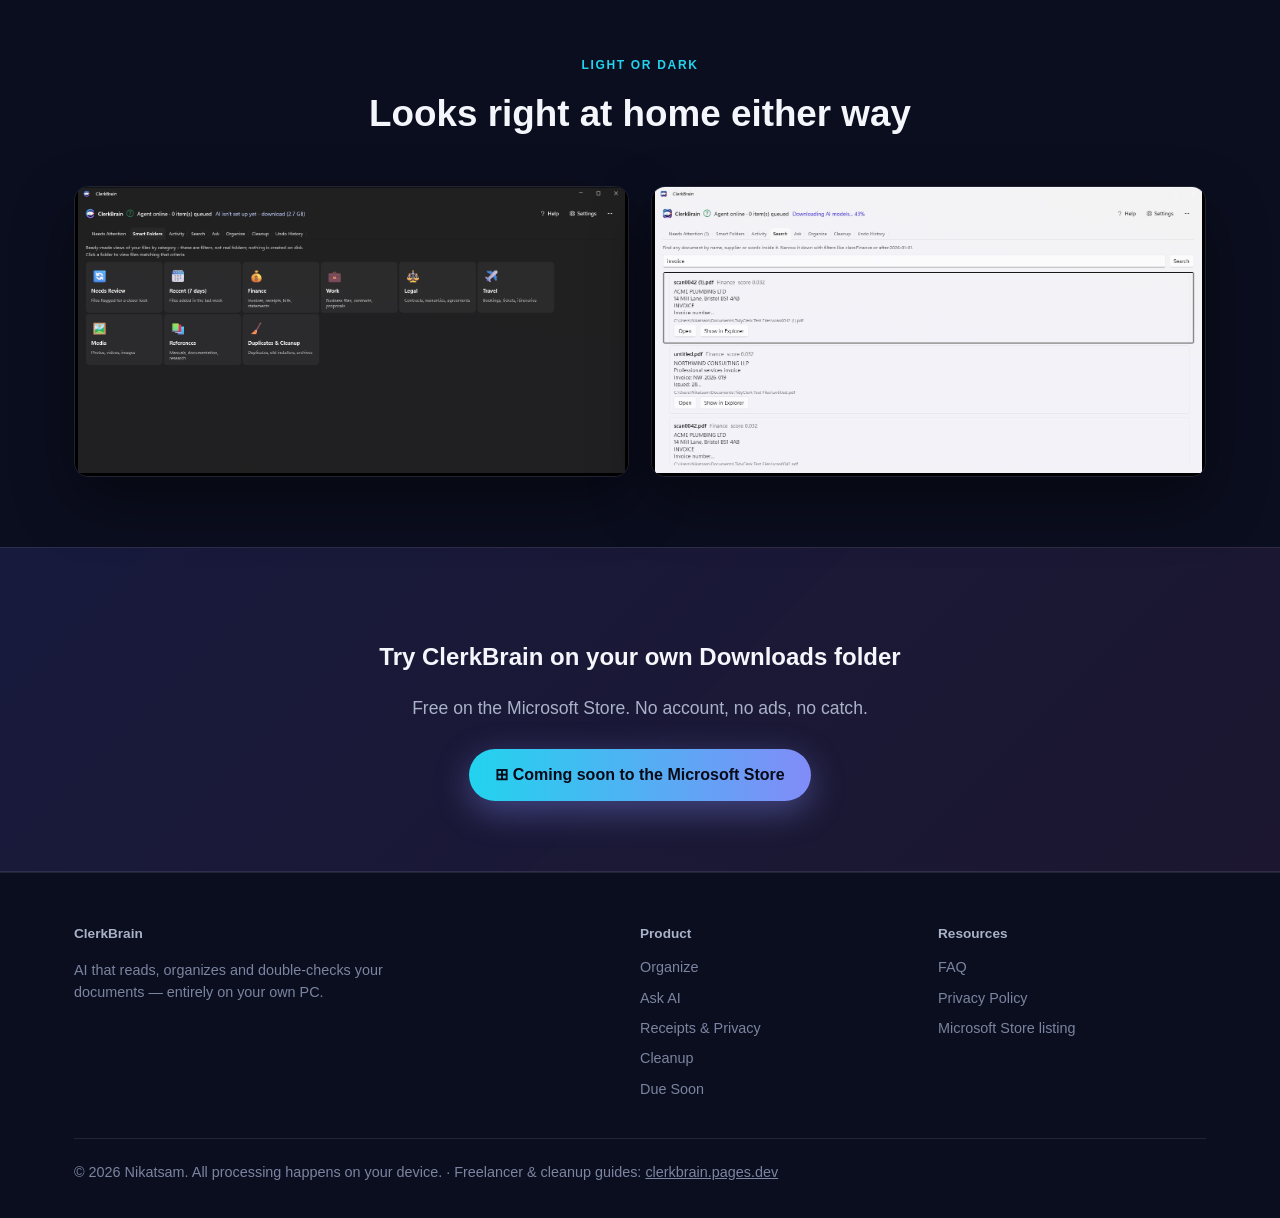
==== commit 429fde01: "Add 1.0.1 Due Soon/spending summary/corrections to both marketing sites GitHub site gets a new featu" ====
--- a/index.html
+++ b/index.html
@@ -18,7 +18,7 @@
 <link rel="icon" href="assets/img/icon-310.png">
 <link rel="apple-touch-icon" href="assets/img/icon-310.png">
 <link rel="manifest" href="site.webmanifest">
-<link rel="stylesheet" href="assets/css/style.css">
+<link rel="stylesheet" href="assets/css/style.css?v=3">
 <script type="application/ld+json">
 {
   "@context": "https://schema.org",
@@ -38,16 +38,17 @@
 
 <header class="site">
   <div class="wrap nav">
-    <a class="brand" href="/">
+    <a class="brand" href="index.html">
       <img src="assets/img/icon-310.png" alt="ClerkBrain logo" width="32" height="32">
       ClerkBrain
     </a>
     <nav class="nav-links">
-      <a href="/" aria-current="page">Home</a>
+      <a href="index.html" aria-current="page">Home</a>
       <a href="features/organize.html">Organize</a>
       <a href="features/ask.html">Ask AI</a>
       <a href="features/receipts-privacy.html">Receipts &amp; Privacy</a>
       <a href="features/cleanup.html">Cleanup</a>
+      <a href="features/due-soon.html">Due Soon</a>
       <a href="faq.html">FAQ</a>
       <a href="privacy.html">Privacy Policy</a>
       <a class="nav-cta" href="#store" rel="noopener">Coming soon to the Microsoft Store</a>
@@ -106,12 +107,12 @@
     <div class="wrap">
       <div class="section-head reveal">
         <p class="eyebrow">What you can do</p>
-        <h2>Four things people actually search for — solved</h2>
+        <h2>Five things people actually search for — solved</h2>
       </div>
 
       <div class="showcase-row reveal">
         <div class="shot">
-          <a href="assets/img/01-needs-attention-documents-to-check-dark.png" target="_blank" rel="noopener" title="Open full-size screenshot"><img src="assets/img/01-needs-attention-documents-to-check-dark.png" alt="ClerkBrain's Needs Attention tab showing a blurry scan flagged for review" loading="lazy" width="1440" height="753"></a>
+          <a href="assets/img/01-needs-attention-documents-to-check-dark.png" class="zoom" title="View full size"><img src="assets/img/01-needs-attention-documents-to-check-dark.png" alt="ClerkBrain's Needs Attention tab showing a blurry scan flagged for review" loading="lazy" width="1440" height="753"></a>
         </div>
         <div class="showcase-text">
           <span class="badge">NEEDS ATTENTION</span>
@@ -129,7 +130,7 @@
 
       <div class="showcase-row reverse reveal">
         <div class="shot">
-          <a href="assets/img/05-ask-a-question-answered-from-your-documents-dark.png" target="_blank" rel="noopener" title="Open full-size screenshot"><img src="assets/img/05-ask-a-question-answered-from-your-documents-dark.png" alt="ClerkBrain's Ask tab answering a question about an electricity bill with the source document shown" loading="lazy" width="1440" height="753"></a>
+          <a href="assets/img/05-ask-a-question-answered-from-your-documents-dark.png" class="zoom" title="View full size"><img src="assets/img/05-ask-a-question-answered-from-your-documents-dark.png" alt="ClerkBrain's Ask tab answering a question about an electricity bill with the source document shown" loading="lazy" width="1440" height="753"></a>
         </div>
         <div class="showcase-text">
           <span class="badge">ASK</span>
@@ -147,7 +148,7 @@
 
       <div class="showcase-row reveal">
         <div class="shot">
-          <a href="assets/img/07-organize-suggested-names-and-folders-dark.png" target="_blank" rel="noopener" title="Open full-size screenshot"><img src="assets/img/07-organize-suggested-names-and-folders-dark.png" alt="ClerkBrain's Organize tab showing suggested file renames and folders" loading="lazy" width="1440" height="753"></a>
+          <a href="assets/img/07-organize-suggested-names-and-folders-dark.png" class="zoom" title="View full size"><img src="assets/img/07-organize-suggested-names-and-folders-dark.png" alt="ClerkBrain's Organize tab showing suggested file renames and folders" loading="lazy" width="1440" height="753"></a>
         </div>
         <div class="showcase-text">
           <span class="badge">ORGANIZE</span>
@@ -166,7 +167,7 @@
 
       <div class="showcase-row reverse reveal">
         <div class="shot">
-          <a href="assets/img/06-cleanup-duplicate-found-dark.png" target="_blank" rel="noopener" title="Open full-size screenshot"><img src="assets/img/06-cleanup-duplicate-found-dark.png" alt="ClerkBrain's Cleanup tab showing a duplicate file found and ready to send to the Recycle Bin" loading="lazy" width="1440" height="753"></a>
+          <a href="assets/img/06-cleanup-duplicate-found-dark.png" class="zoom" title="View full size"><img src="assets/img/06-cleanup-duplicate-found-dark.png" alt="ClerkBrain's Cleanup tab showing a duplicate file found and ready to send to the Recycle Bin" loading="lazy" width="1440" height="753"></a>
         </div>
         <div class="showcase-text">
           <span class="badge">CLEANUP</span>
@@ -181,6 +182,25 @@
           </ul>
         </div>
       </div>
+
+      <div class="showcase-row reverse reveal">
+        <div class="shot">
+          <a href="assets/img/09-due-soon-bills-and-invoices-dark.png" class="zoom" title="View full size"><img src="assets/img/09-due-soon-bills-and-invoices-dark.png" alt="ClerkBrain's Due soon search showing a bill due in 7 days, with an explanation of where due dates come from" loading="lazy" width="1440" height="753"></a>
+        </div>
+        <div class="showcase-text">
+          <span class="badge">NEW: DUE SOON</span>
+          <h3>Never miss a bill, with an optional reminder</h3>
+          <p>Search <code>due:soon</code> or open Smart Folders &gt; Due soon to see what's overdue by up to 30
+            days or due in the next 14 — soonest first, with a plain-language explanation. The due date comes
+            only from the document, never a guess.</p>
+          <ul>
+            <li>Optional Windows reminder, off by default, at most once a day</li>
+            <li>New spending summary by supplier and month, linked to the documents</li>
+            <li>Correct… lets you fix a wrong supplier, date, due date or total by hand — always undoable</li>
+          </ul>
+          <p><a href="features/due-soon.html">See Due soon and the spending summary →</a></p>
+        </div>
+      </div>
     </div>
   </section>
 
@@ -205,8 +225,8 @@
         <h2>Looks right at home either way</h2>
       </div>
       <div class="grid grid-2 reveal">
-        <div class="shot"><a href="assets/img/03-smart-folders-finance-and-more-dark.png" target="_blank" rel="noopener" title="Open full-size screenshot"><img src="assets/img/03-smart-folders-finance-and-more-dark.png" alt="ClerkBrain Smart Folders tab in dark theme" loading="lazy" width="1440" height="753"></a></div>
-        <div class="shot"><a href="assets/img/04-search-invoices-light.png" target="_blank" rel="noopener" title="Open full-size screenshot"><img src="assets/img/04-search-invoices-light.png" alt="ClerkBrain Search tab in light theme" loading="lazy" width="1440" height="753"></a></div>
+        <div class="shot"><a href="assets/img/03-smart-folders-finance-and-more-dark.png" class="zoom" title="View full size"><img src="assets/img/03-smart-folders-finance-and-more-dark.png" alt="ClerkBrain Smart Folders tab in dark theme" loading="lazy" width="1440" height="753"></a></div>
+        <div class="shot"><a href="assets/img/04-search-invoices-light.png" class="zoom" title="View full size"><img src="assets/img/04-search-invoices-light.png" alt="ClerkBrain Search tab in light theme" loading="lazy" width="1440" height="753"></a></div>
       </div>
     </div>
   </section>
@@ -234,6 +254,7 @@
           <li><a href="features/ask.html">Ask AI</a></li>
           <li><a href="features/receipts-privacy.html">Receipts &amp; Privacy</a></li>
           <li><a href="features/cleanup.html">Cleanup</a></li>
+          <li><a href="features/due-soon.html">Due Soon</a></li>
         </ul>
       </div>
       <div>
@@ -251,6 +272,6 @@
   </div>
 </footer>
 
-<script src="assets/js/main.js"></script>
+<script src="assets/js/main.js?v=3"></script>
 </body>
 </html>
--- a/assets/css/style.css
+++ b/assets/css/style.css
@@ -207,3 +207,11 @@
 .disclosure { font-size: 0.85rem; color: var(--text-dimmer); text-align: center; margin-top: -10px; }
 
 .shot a, .hero-frame a { display: block; cursor: zoom-in; }
+
+.lightbox { position: fixed; inset: 0; z-index: 1000; background: rgba(5, 7, 18, 0.92); display: flex; flex-direction: column; align-items: center; justify-content: center; padding: 64px 24px 24px; }
+.lightbox[hidden] { display: none; }
+.lightbox-img { max-width: min(96vw, 1440px); max-height: calc(100vh - 140px); width: auto; height: auto; border-radius: 10px; box-shadow: 0 24px 70px rgba(0,0,0,0.6); background: #fff; }
+.lightbox-caption { color: #cfd6e6; font-family: Arial, sans-serif; font-size: 0.9rem; margin: 14px 0 0; text-align: center; max-width: 80ch; }
+.lightbox-close { position: absolute; top: 16px; right: 20px; font: 600 1rem Arial, sans-serif; color: #fff; background: rgba(255,255,255,0.12); border: 1px solid rgba(255,255,255,0.3); border-radius: 999px; padding: 8px 18px; cursor: pointer; }
+.lightbox-close:hover, .lightbox-close:focus-visible { background: rgba(255,255,255,0.24); outline: 2px solid #fff; outline-offset: 2px; }
+body.lightbox-open { overflow: hidden; }
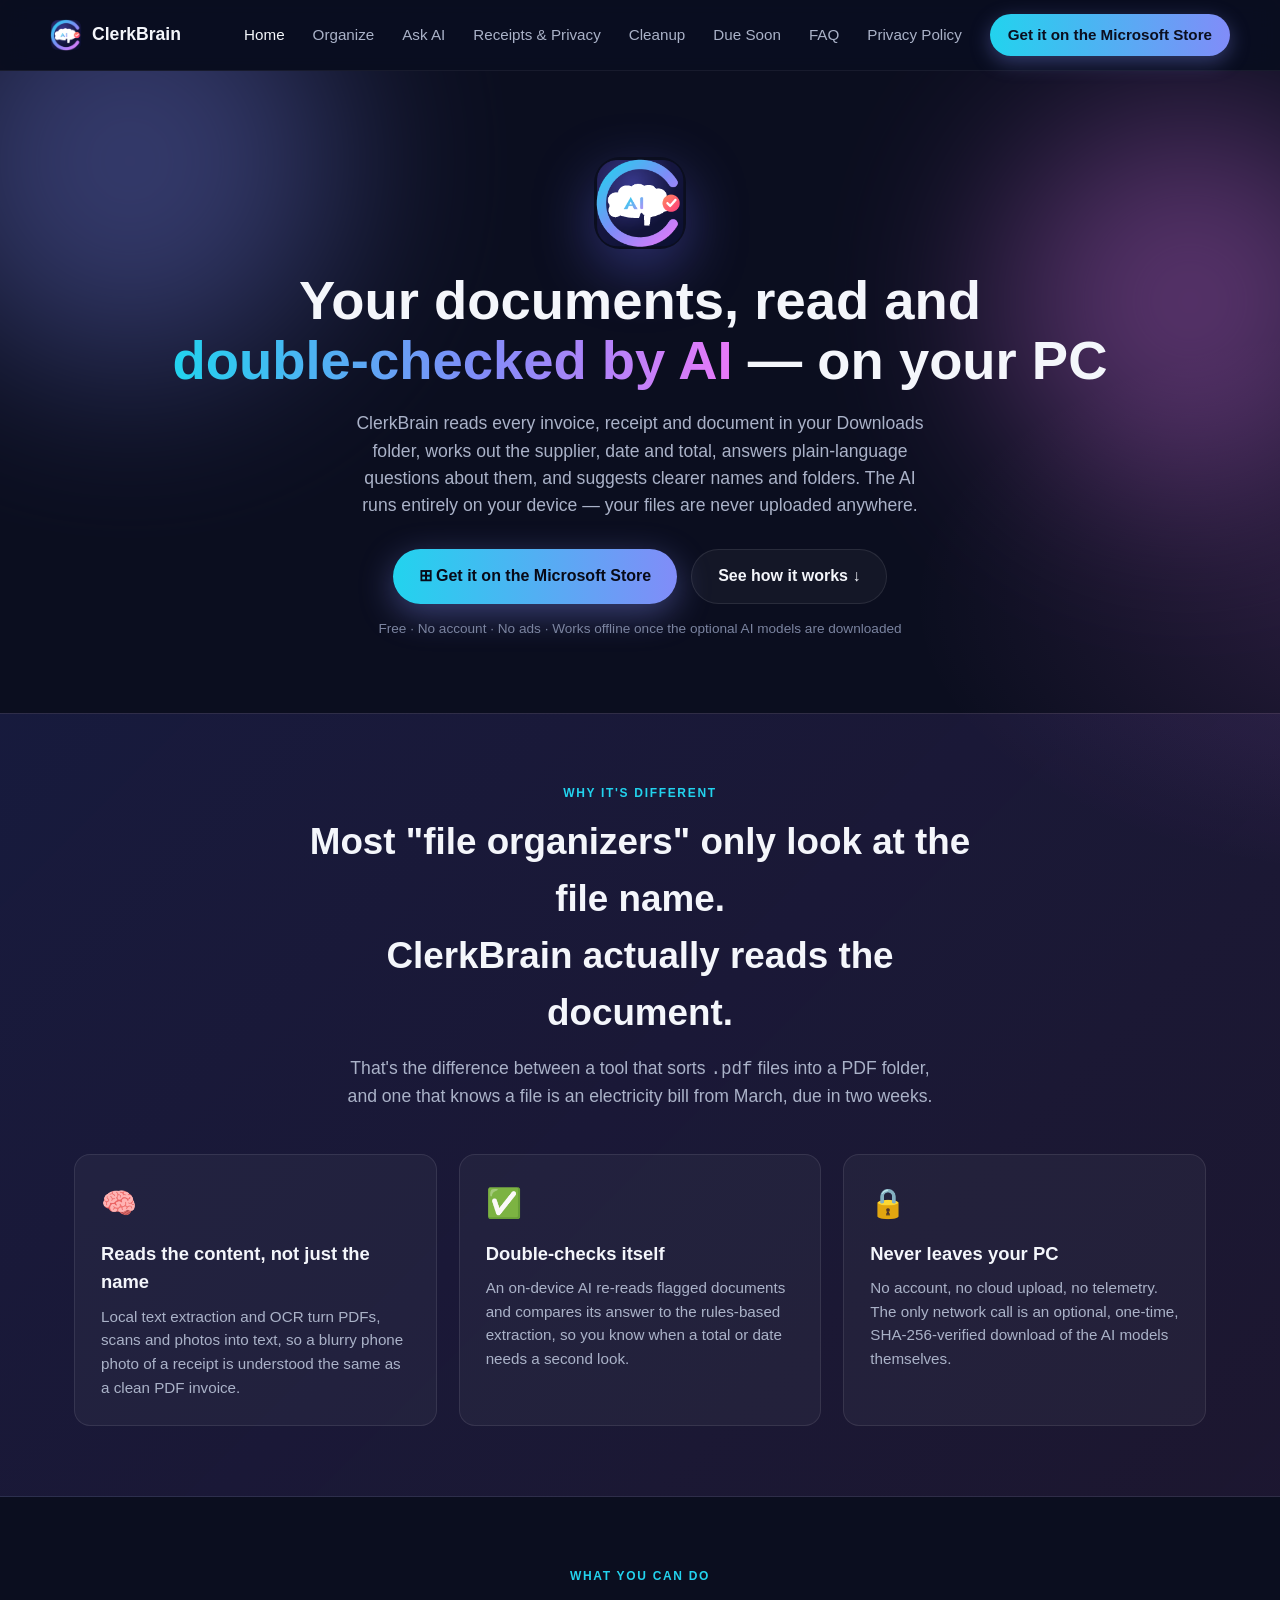
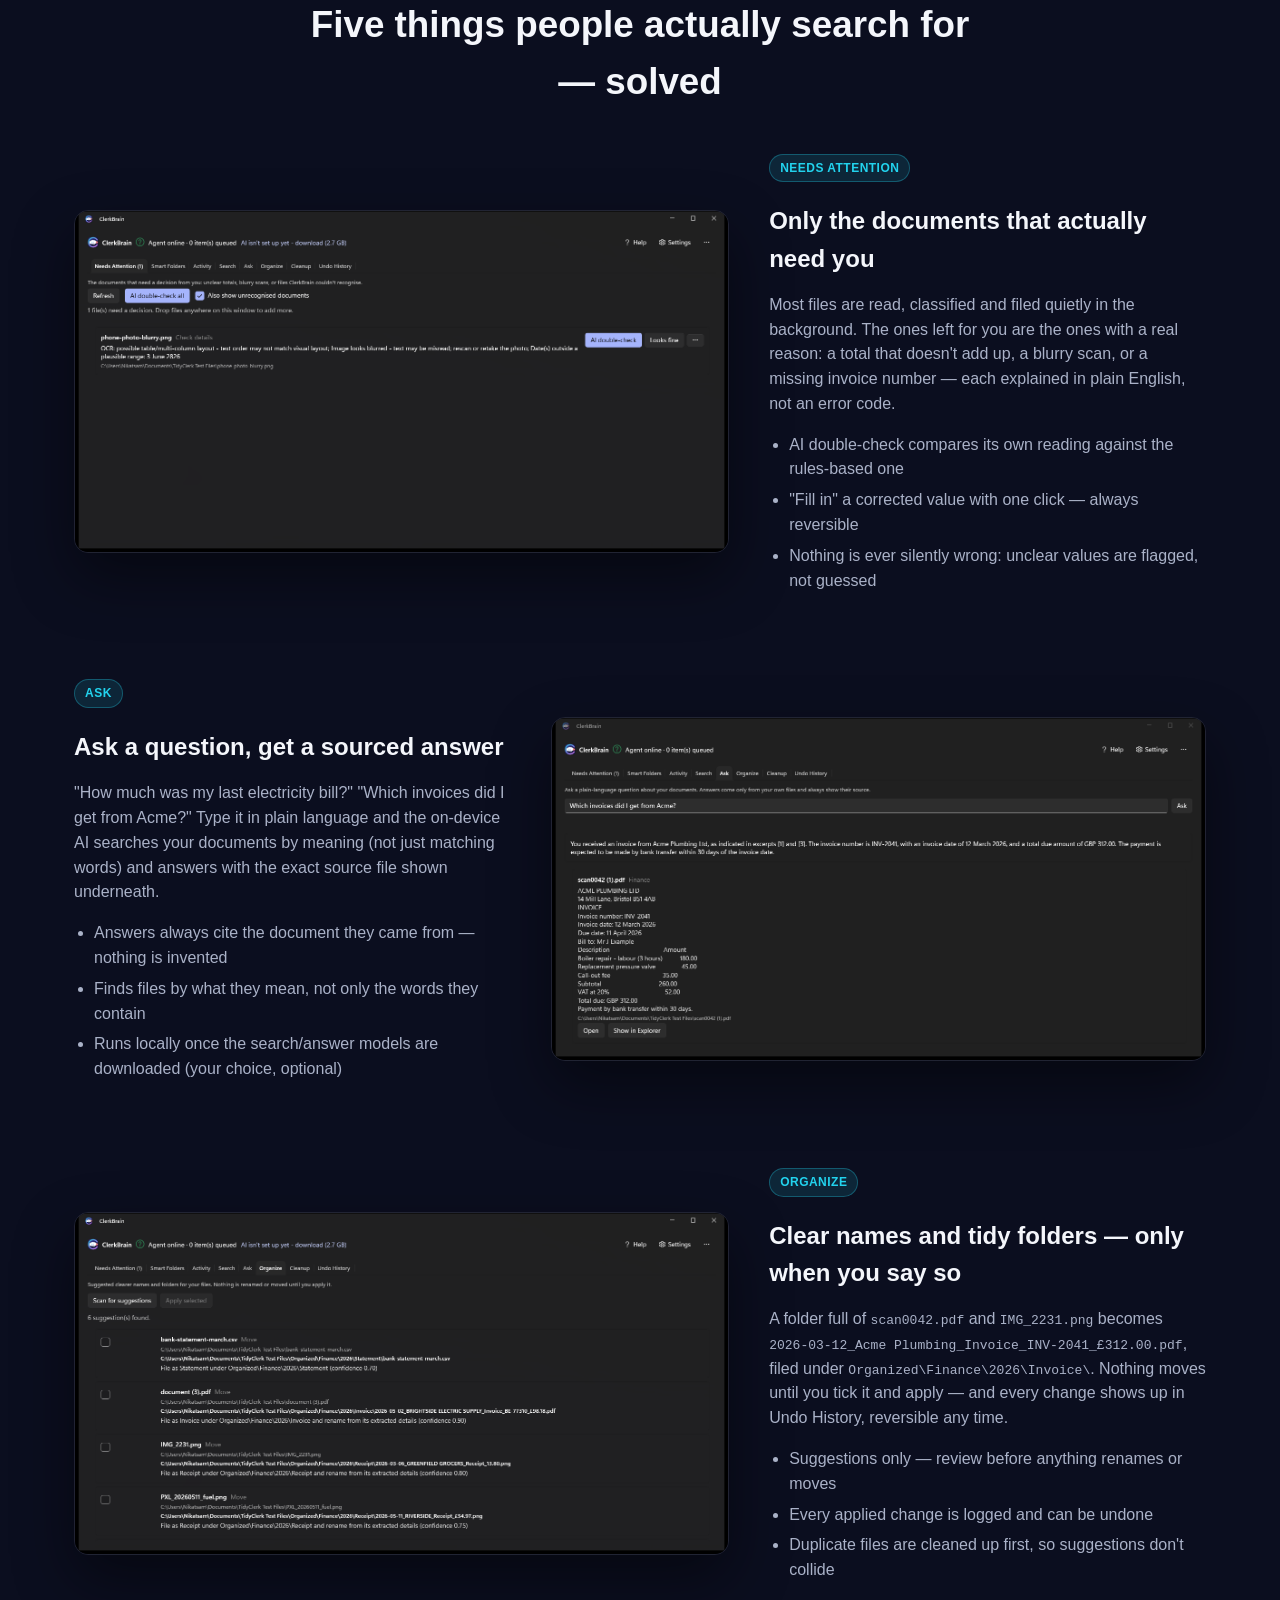
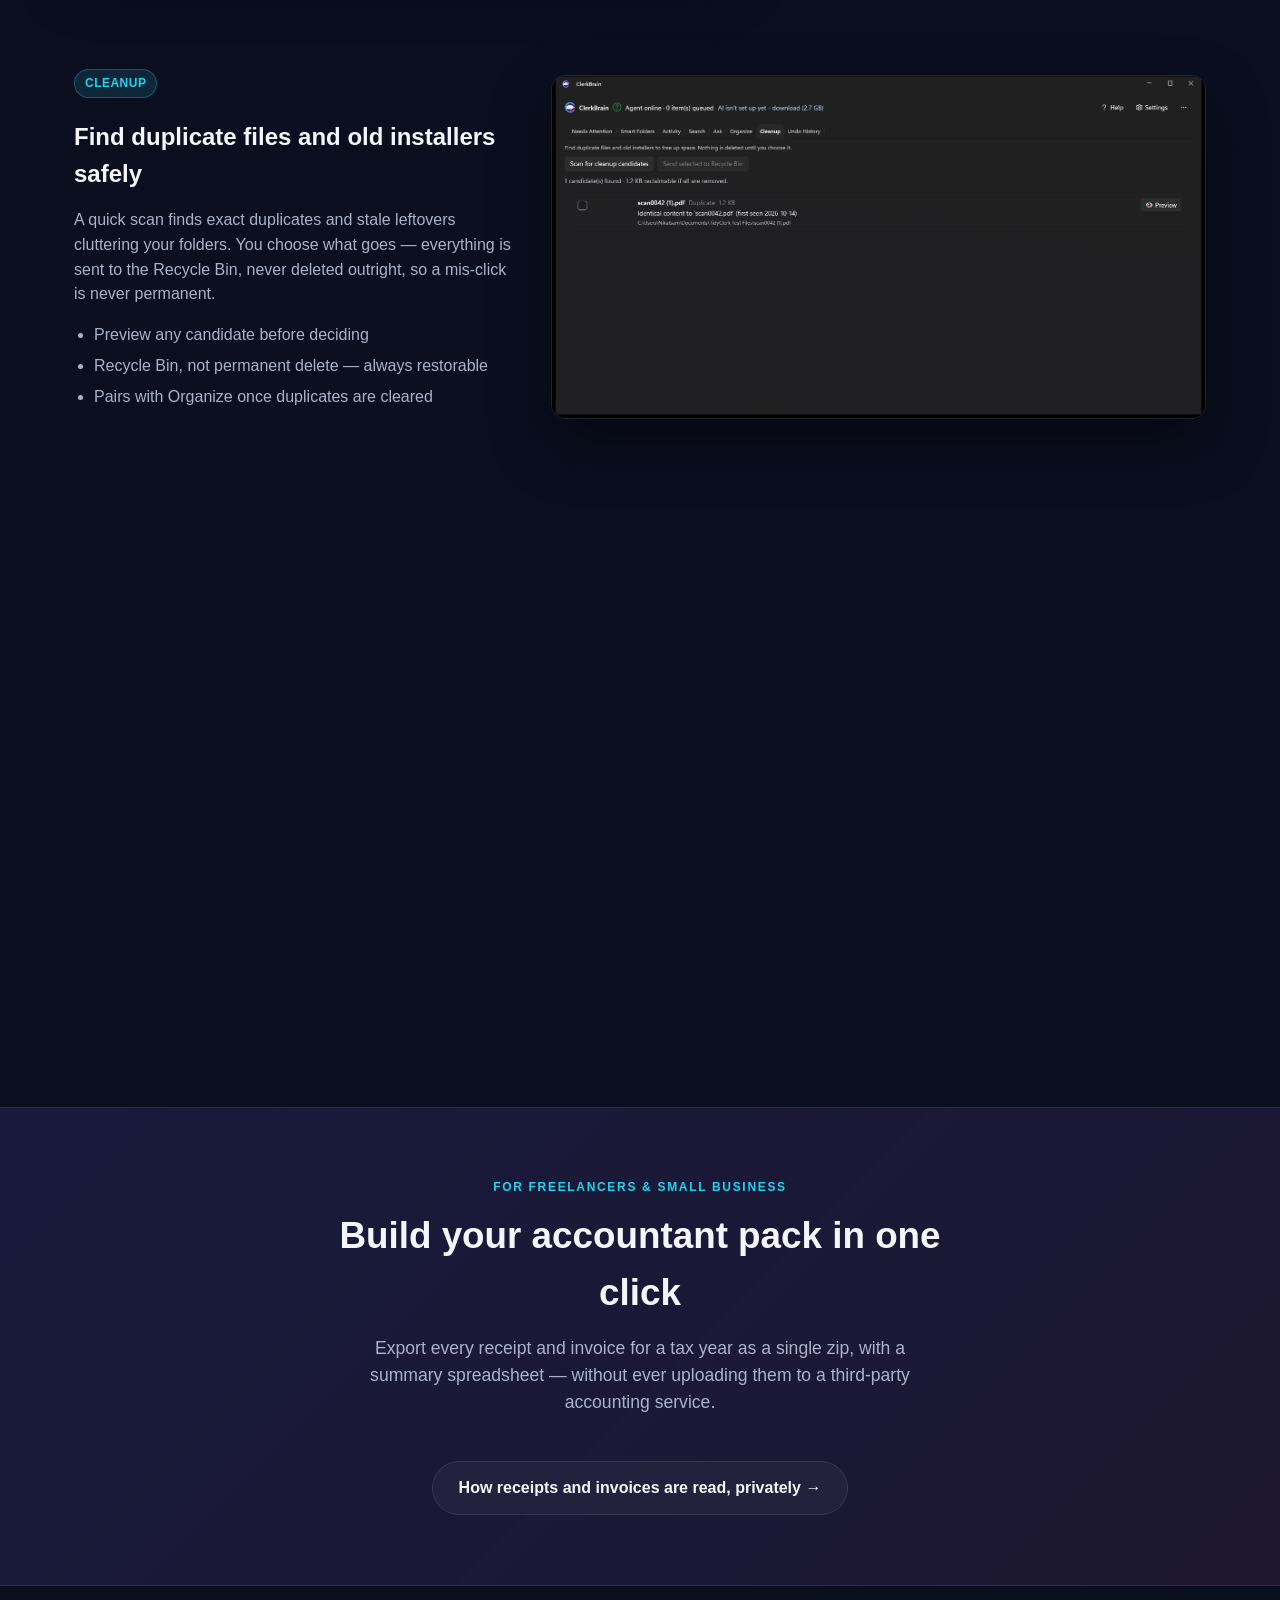
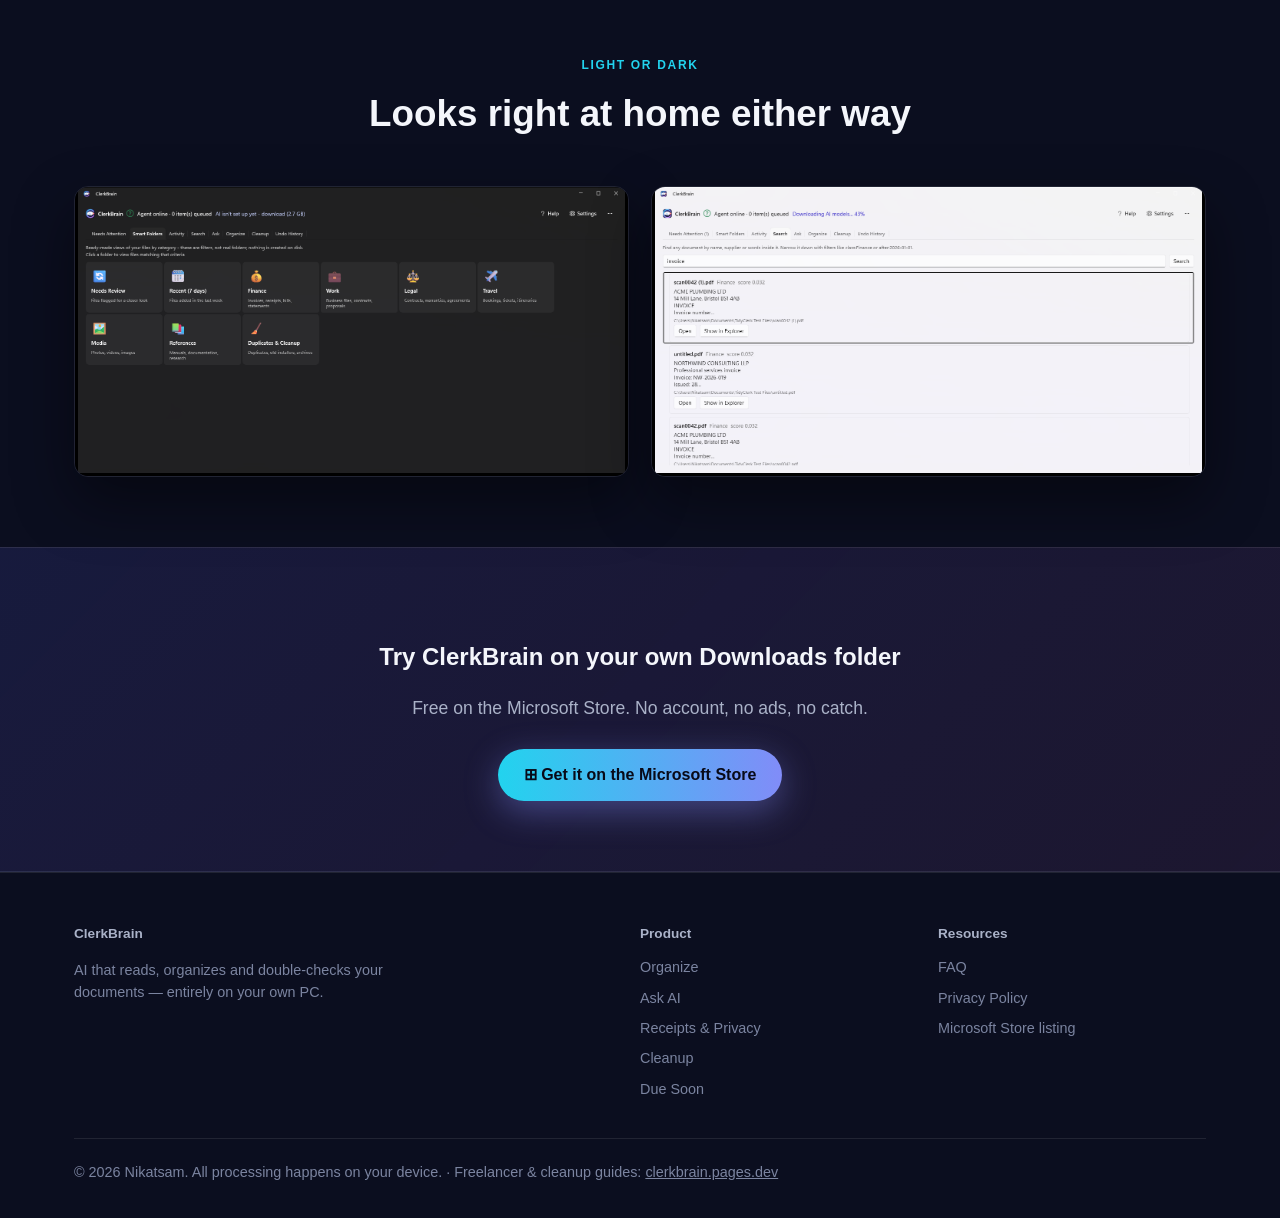
==== commit 48ccb952: "Point both websites at the real Microsoft Store listing Every "Coming soon to the Microsoft Store" b" ====
--- a/index.html
+++ b/index.html
@@ -51,14 +51,14 @@
       <a href="features/due-soon.html">Due Soon</a>
       <a href="faq.html">FAQ</a>
       <a href="privacy.html">Privacy Policy</a>
-      <a class="nav-cta" href="#store" rel="noopener">Coming soon to the Microsoft Store</a>
+      <a class="nav-cta" href="https://apps.microsoft.com/detail/9NKCN2RDXZ55" target="_blank" rel="noopener">Get it on the Microsoft Store</a>
     </nav>
     <button class="nav-toggle" aria-label="Menu" aria-expanded="false">☰</button>
   </div>
 </header>
 
 <main>
-  <section class="hero" id="store">
+  <section class="hero">
     <div class="wrap">
       <img class="hero-logo" src="assets/img/icon-310.png" alt="ClerkBrain logo" width="92" height="92">
       <h1>Your documents, read and<br><span class="gradient-text">double-checked by AI</span> — on your PC</h1>
@@ -68,7 +68,7 @@
         The AI runs entirely on your device — your files are never uploaded anywhere.
       </p>
       <div class="cta-row">
-        <a class="btn btn-primary" href="#store" rel="noopener">⊞ Coming soon to the Microsoft Store</a>
+        <a class="btn btn-primary" href="https://apps.microsoft.com/detail/9NKCN2RDXZ55" target="_blank" rel="noopener">⊞ Get it on the Microsoft Store</a>
         <a class="btn btn-ghost" href="#how-it-works">See how it works ↓</a>
       </div>
       <p class="trust-line">Free · No account · No ads · Works offline once the optional AI models are downloaded</p>
@@ -235,7 +235,7 @@
     <div class="wrap" style="text-align:center;">
       <h2 class="reveal">Try ClerkBrain on your own Downloads folder</h2>
       <p class="lede reveal" style="margin:14px auto 26px;">Free on the Microsoft Store. No account, no ads, no catch.</p>
-      <a class="btn btn-primary reveal" href="#store" rel="noopener">⊞ Coming soon to the Microsoft Store</a>
+      <a class="btn btn-primary reveal" href="https://apps.microsoft.com/detail/9NKCN2RDXZ55" target="_blank" rel="noopener">⊞ Get it on the Microsoft Store</a>
     </div>
   </section>
 </main>
@@ -262,7 +262,7 @@
         <ul>
           <li><a href="faq.html">FAQ</a></li>
           <li><a href="privacy.html">Privacy Policy</a></li>
-          <li><a href="#store" rel="noopener">Microsoft Store listing</a></li>
+          <li><a href="https://apps.microsoft.com/detail/9NKCN2RDXZ55" target="_blank" rel="noopener">Microsoft Store listing</a></li>
         </ul>
       </div>
     </div>
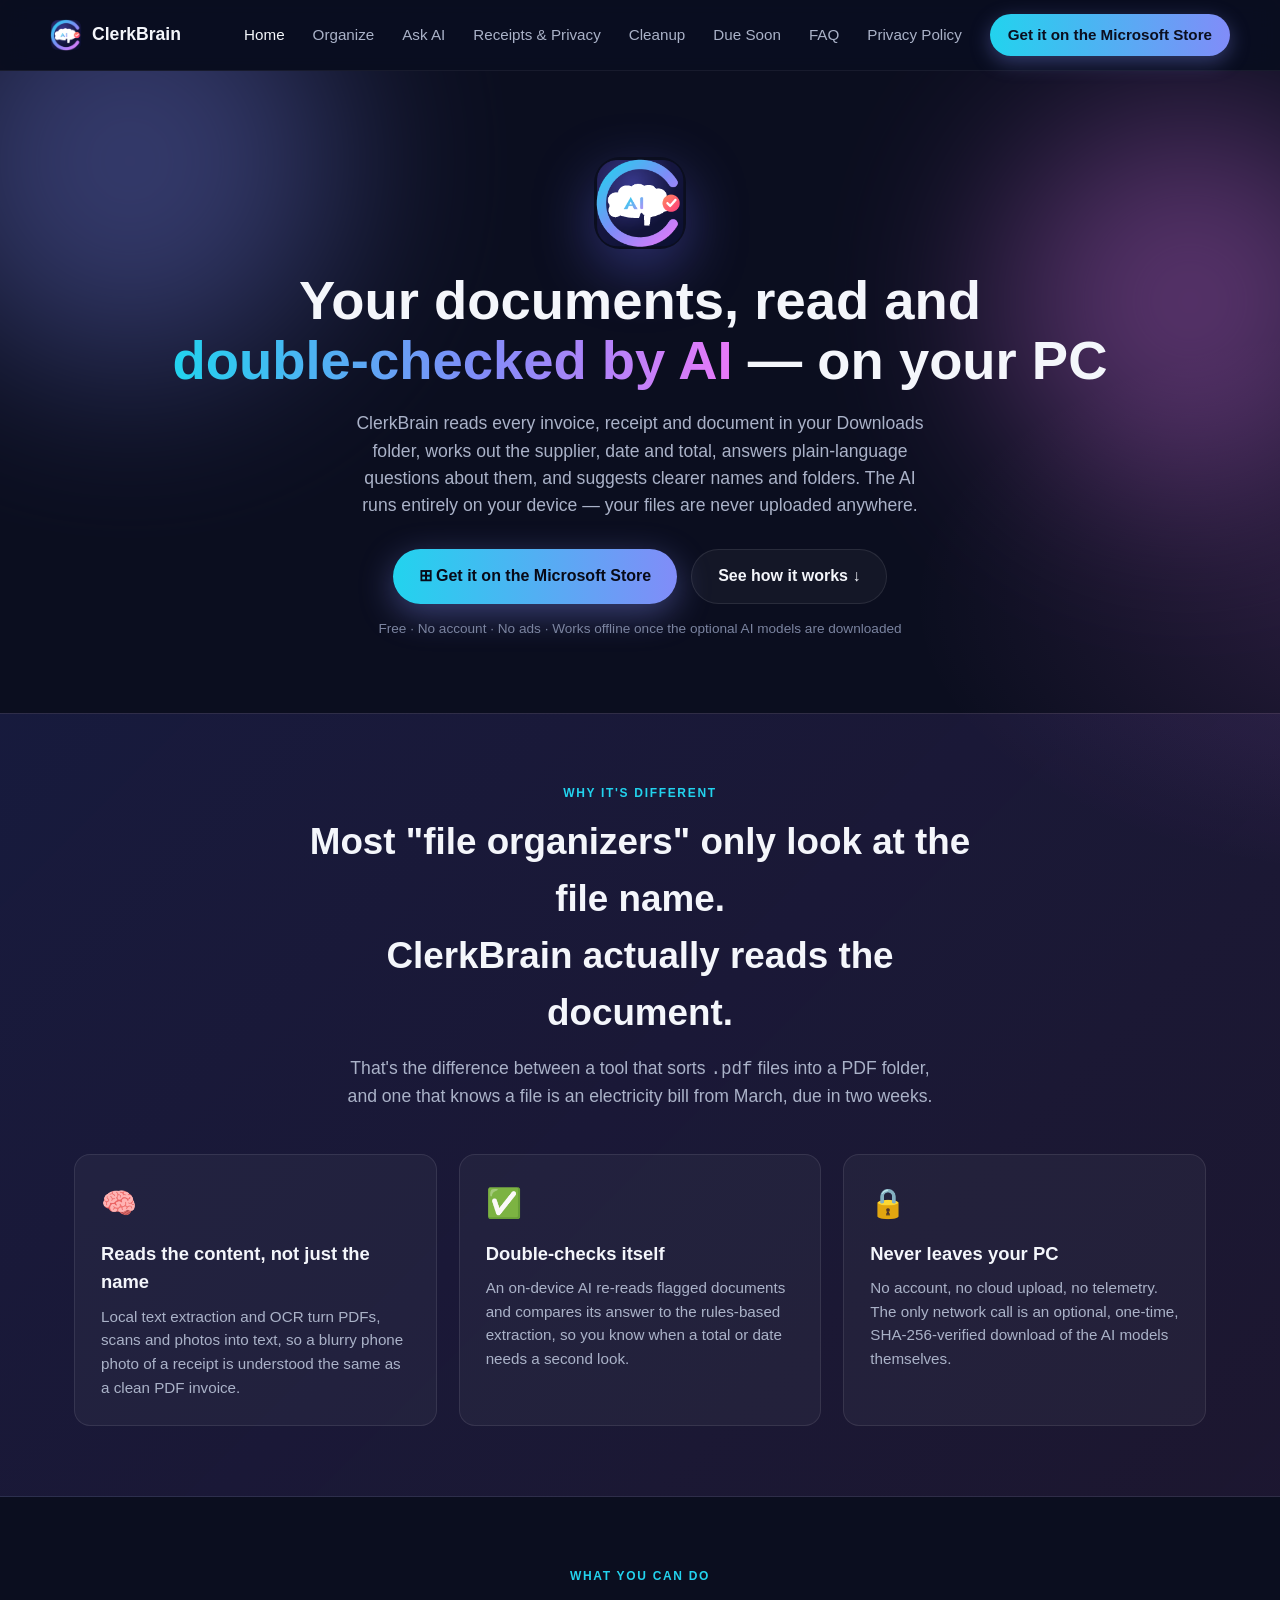
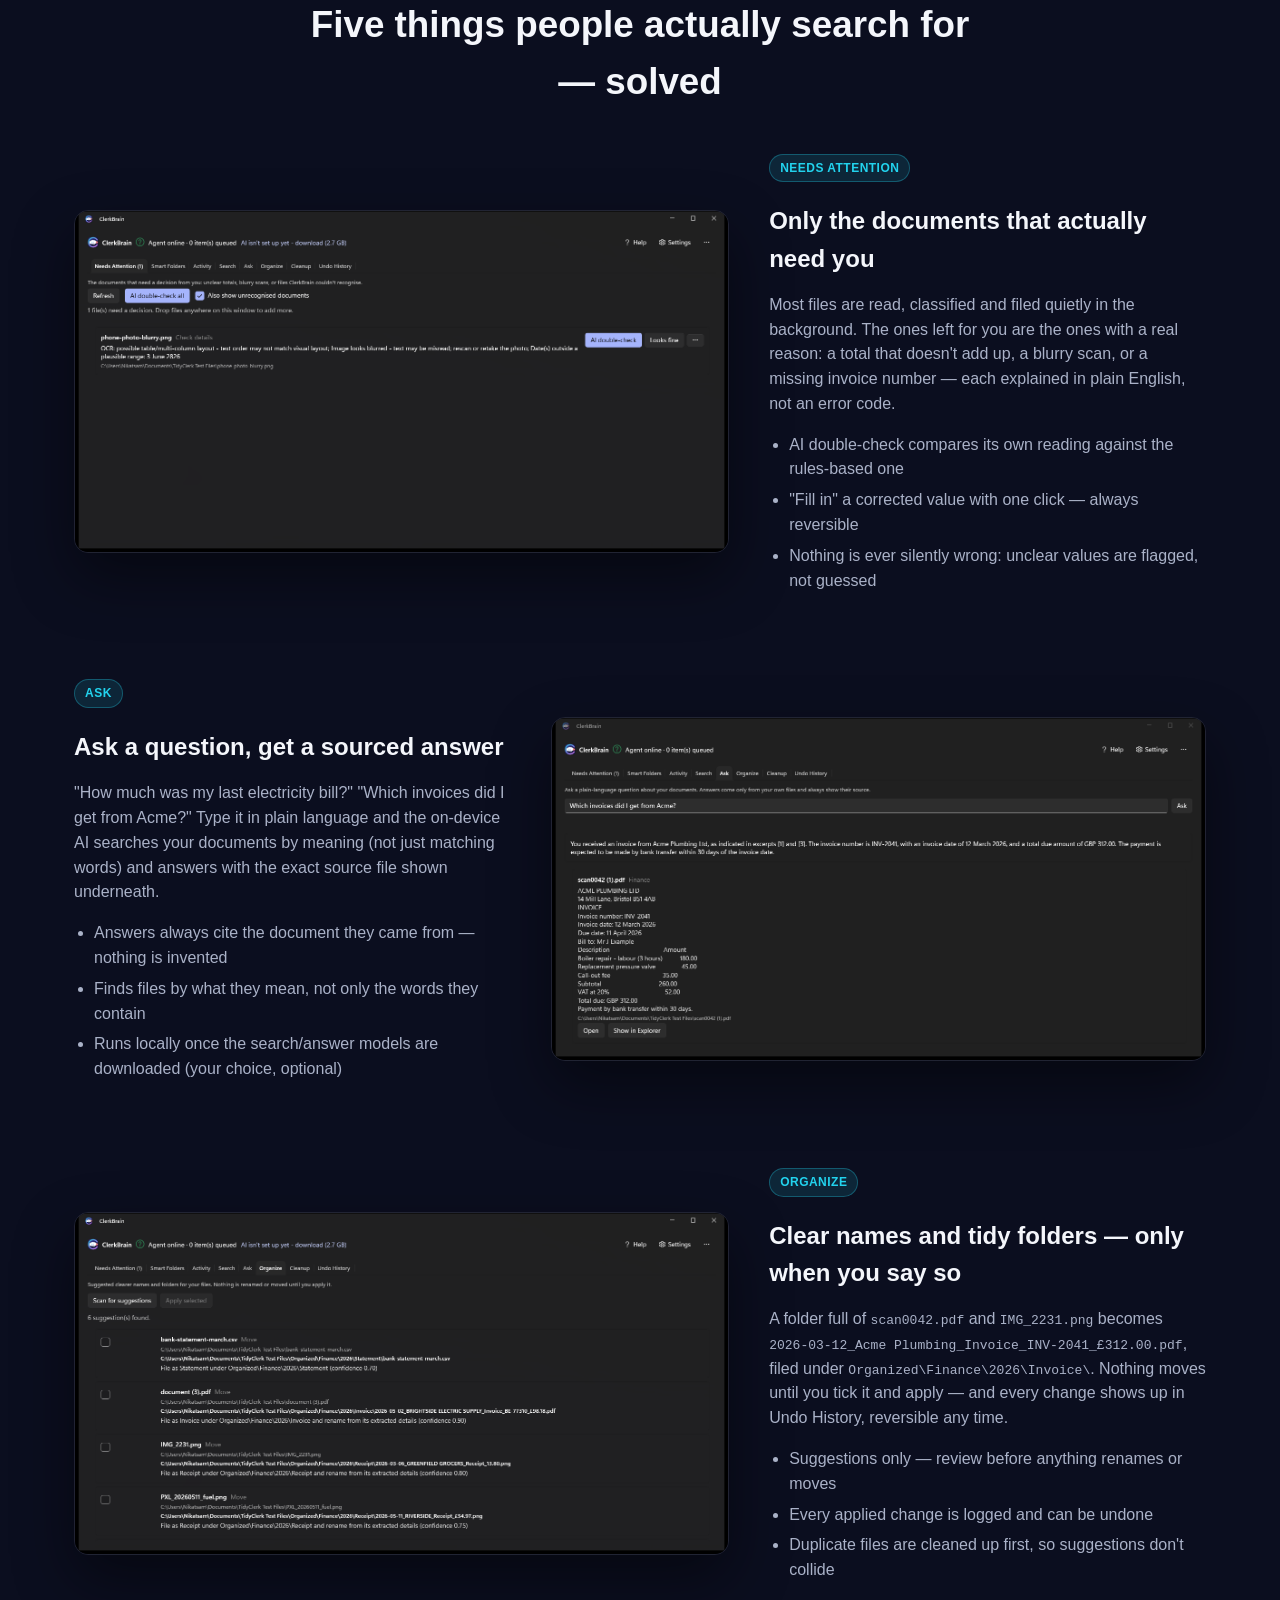
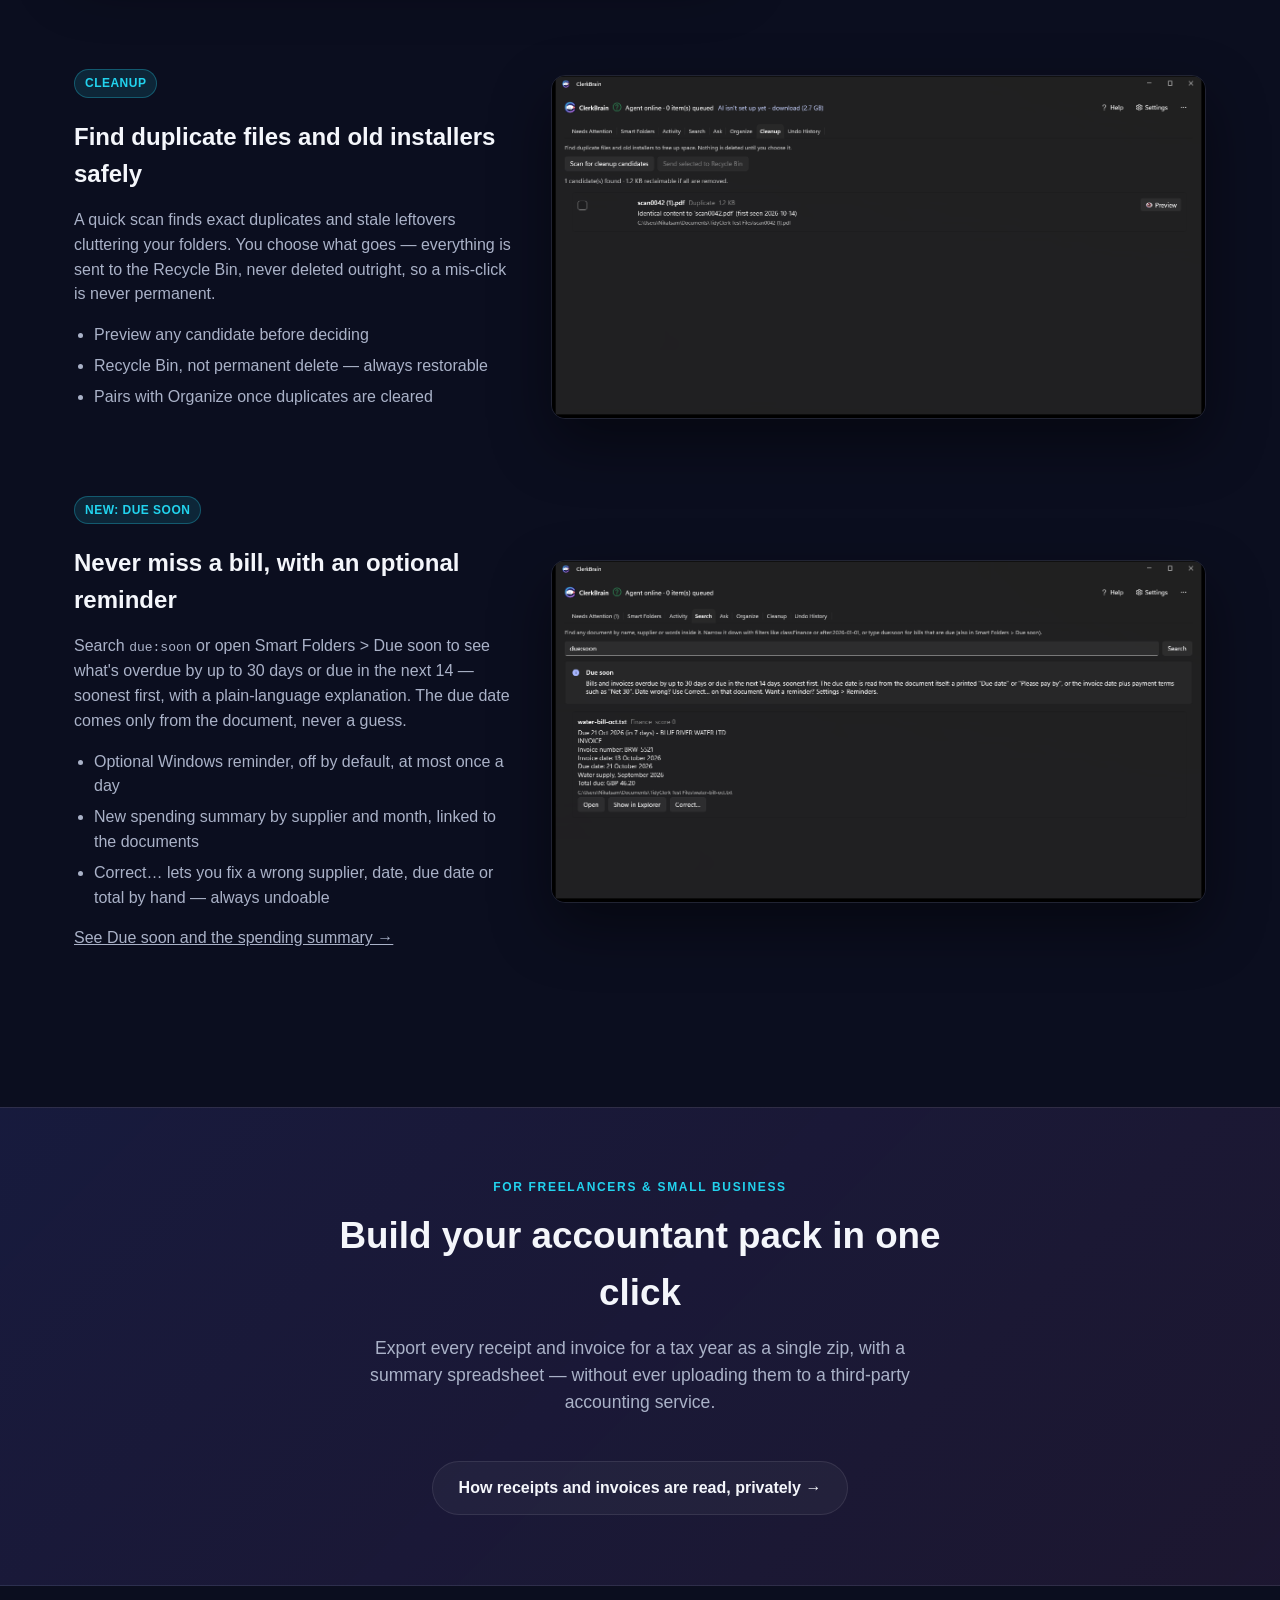
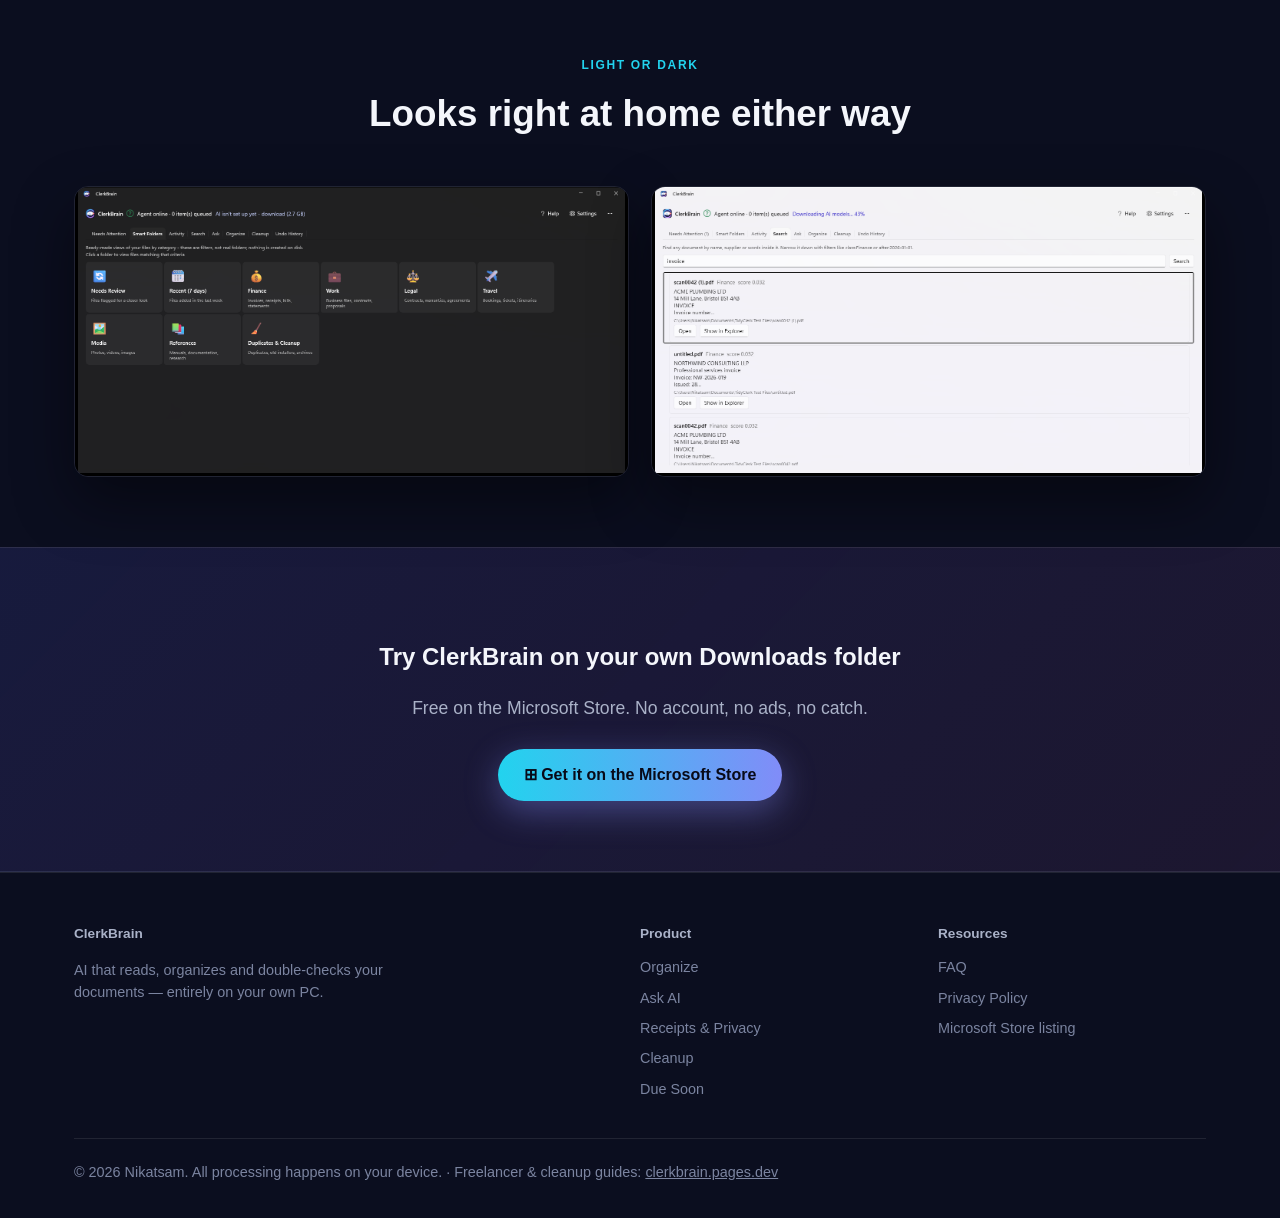
==== commit 54a70738: "Use trailing-slash links for the GitHub site home page Internal links to index.html now use the dire" ====
--- a/index.html
+++ b/index.html
@@ -38,12 +38,12 @@
 
 <header class="site">
   <div class="wrap nav">
-    <a class="brand" href="index.html">
+    <a class="brand" href="./">
       <img src="assets/img/icon-310.png" alt="ClerkBrain logo" width="32" height="32">
       ClerkBrain
     </a>
     <nav class="nav-links">
-      <a href="index.html" aria-current="page">Home</a>
+      <a href="./" aria-current="page">Home</a>
       <a href="features/organize.html">Organize</a>
       <a href="features/ask.html">Ask AI</a>
       <a href="features/receipts-privacy.html">Receipts &amp; Privacy</a>
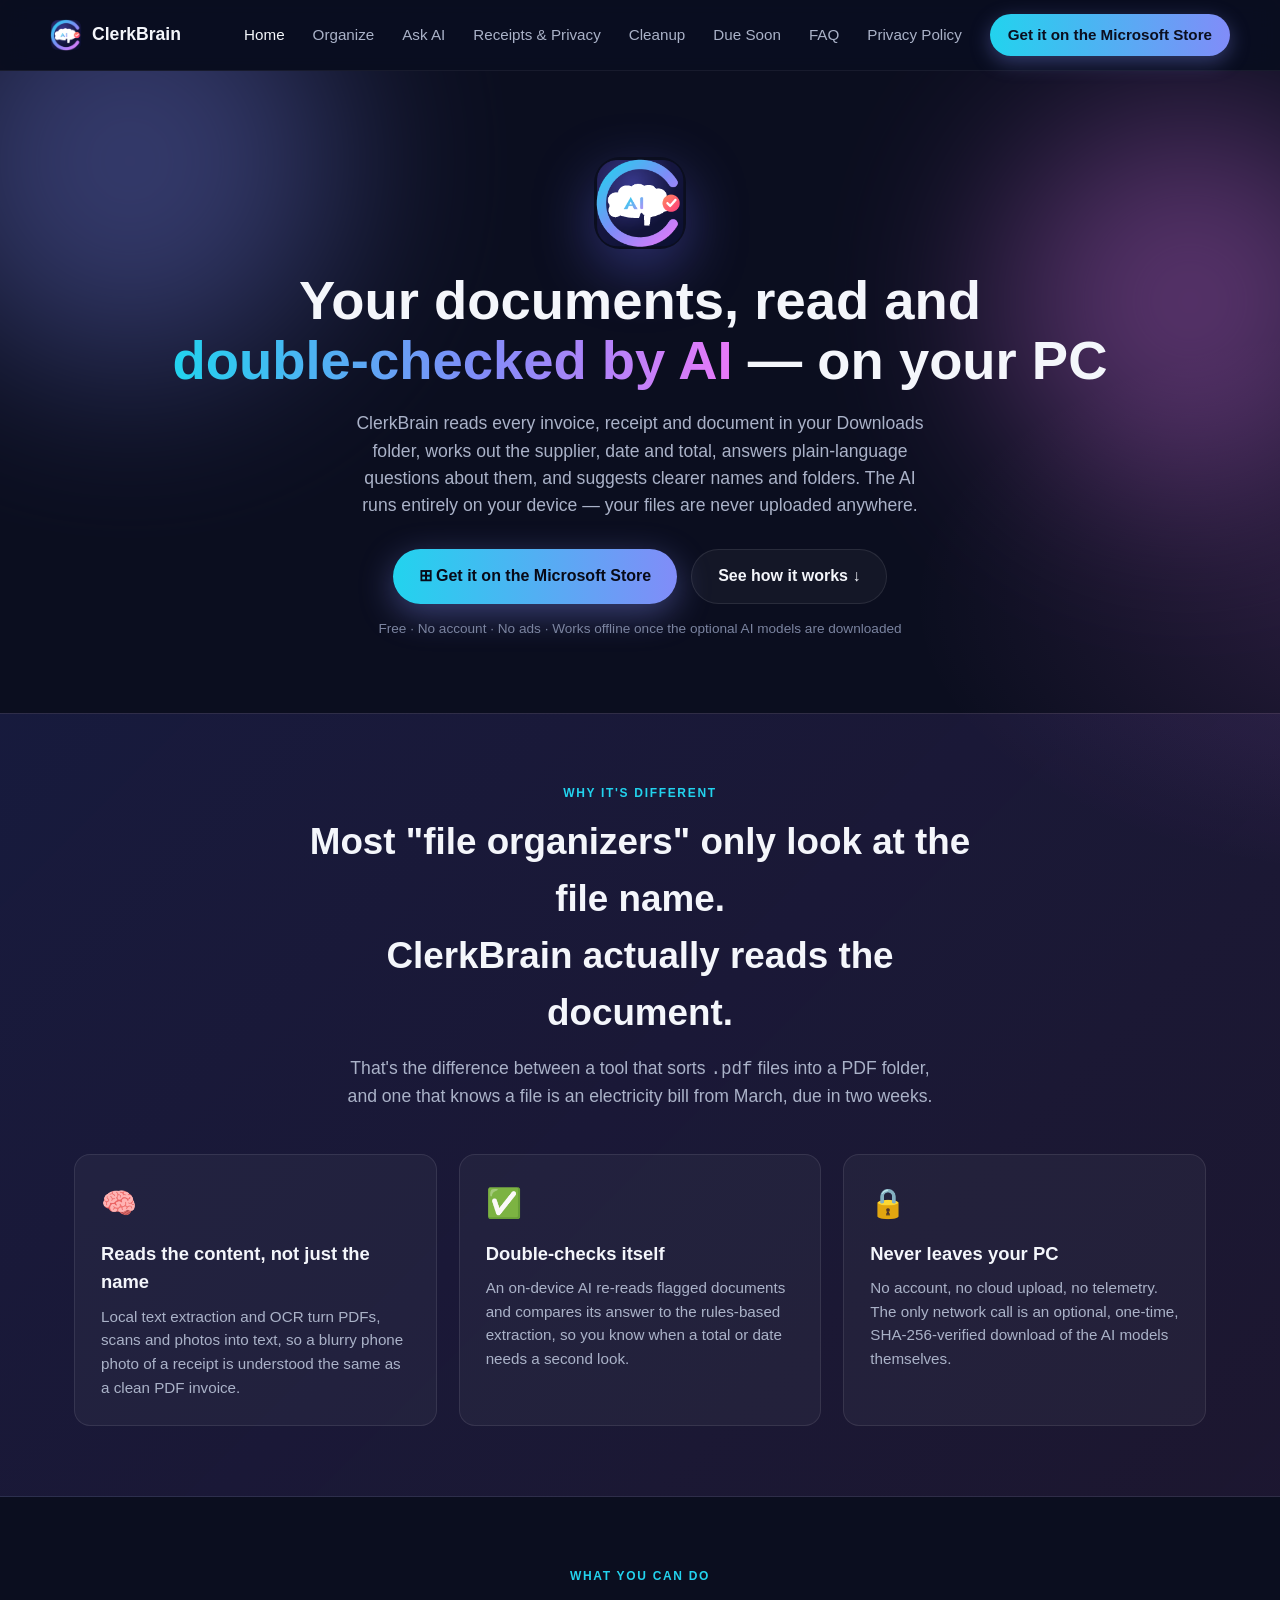
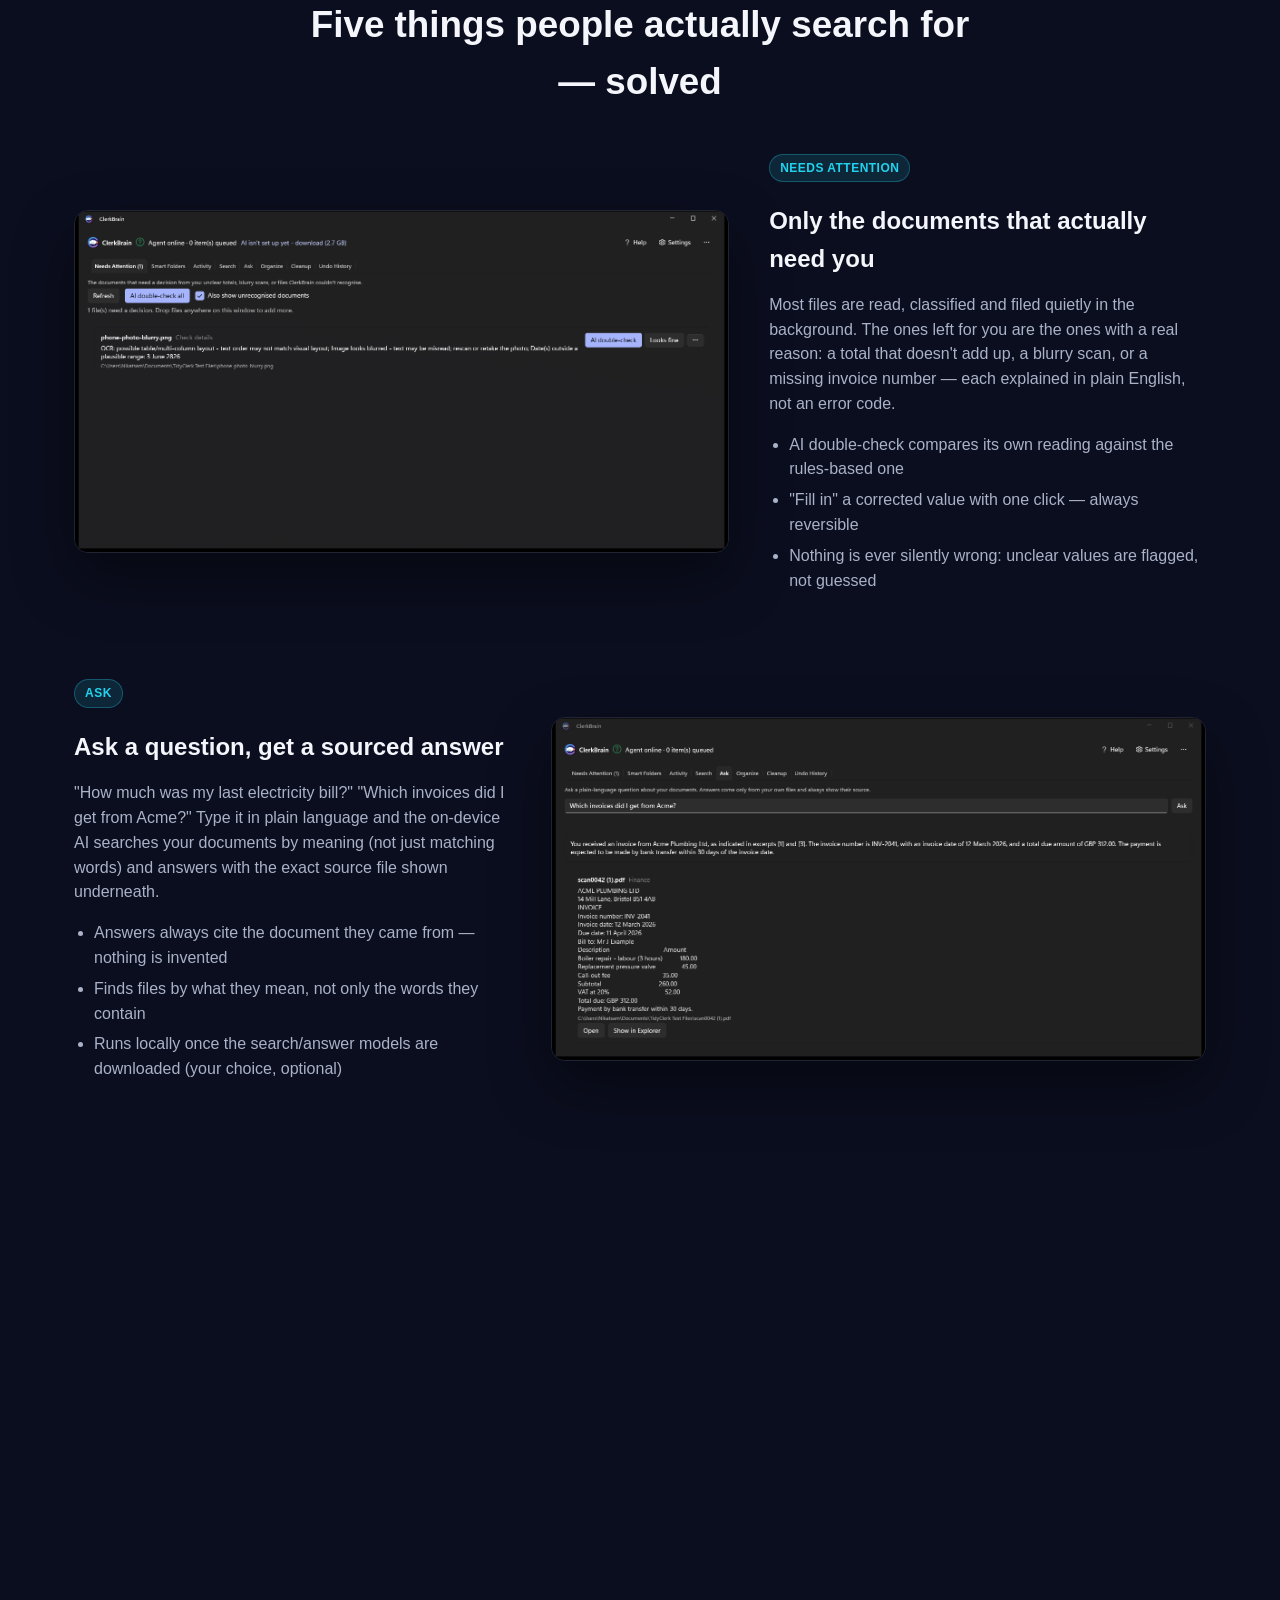
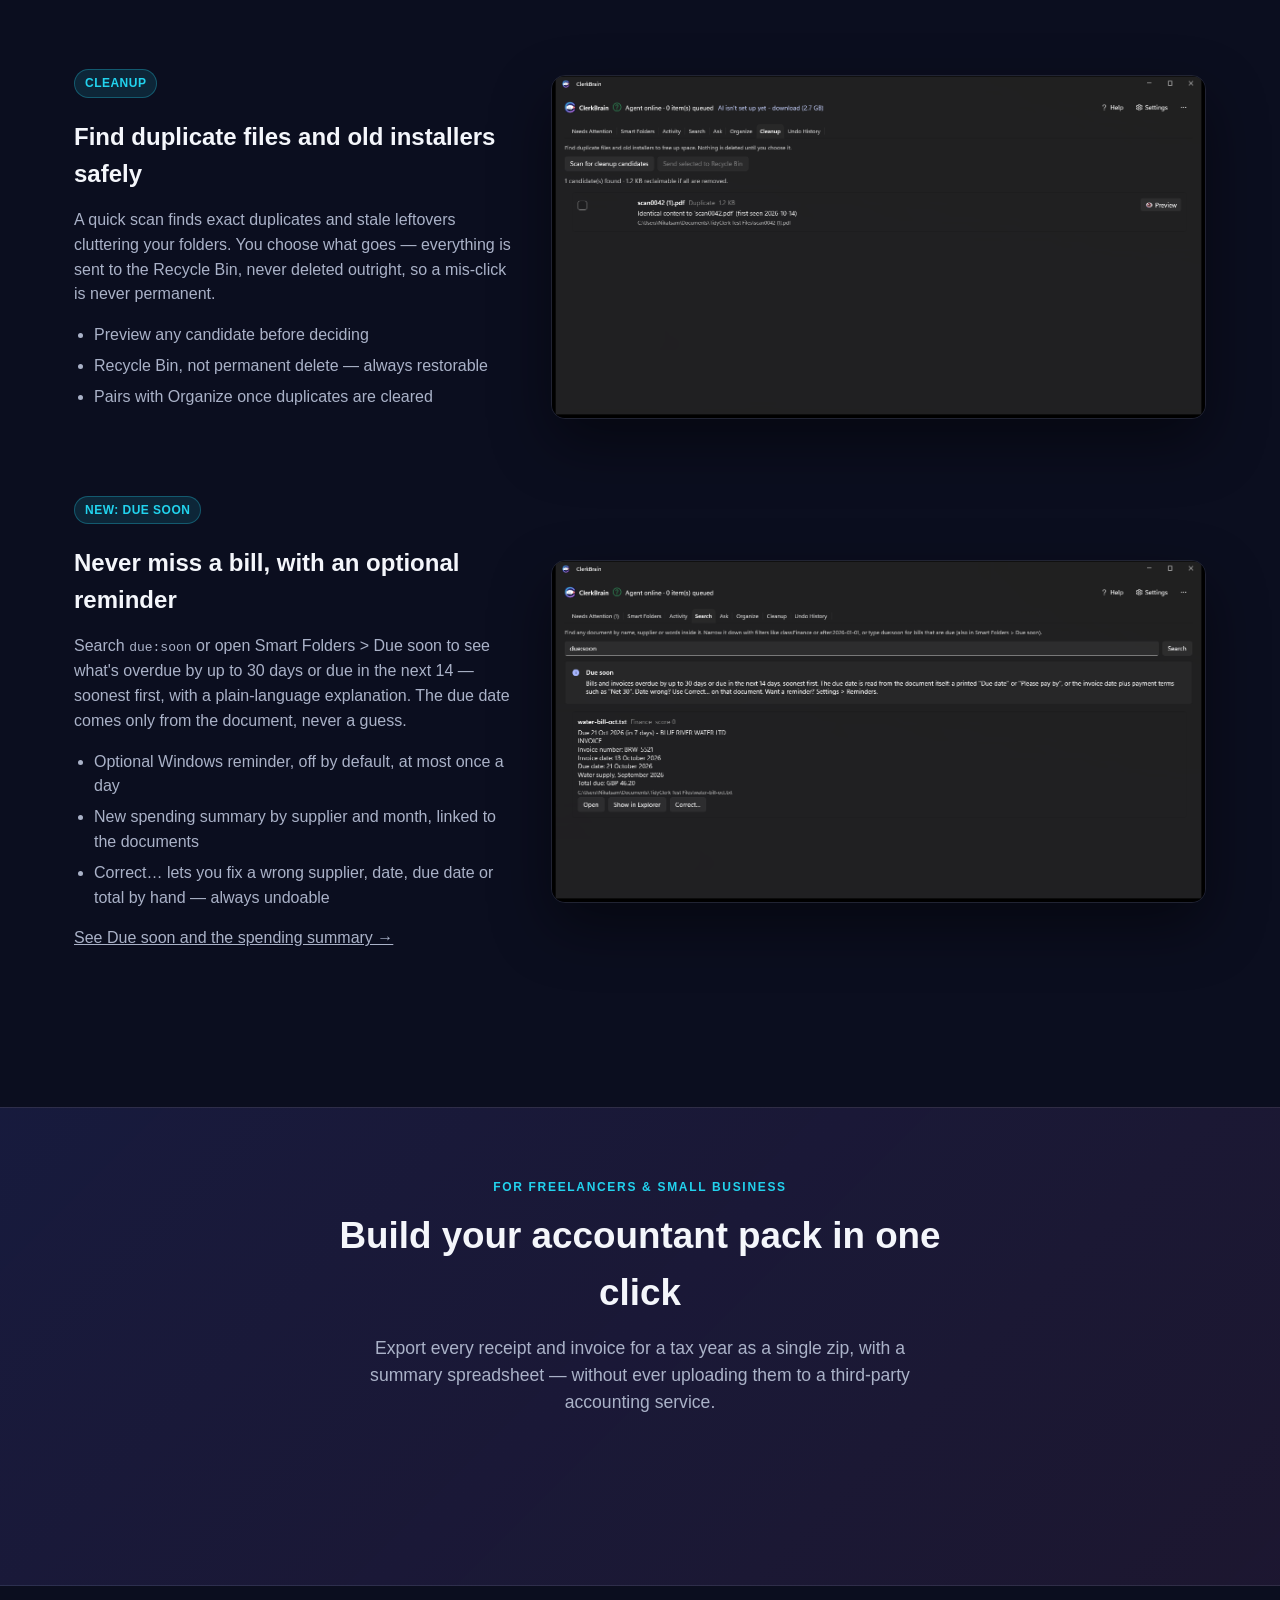
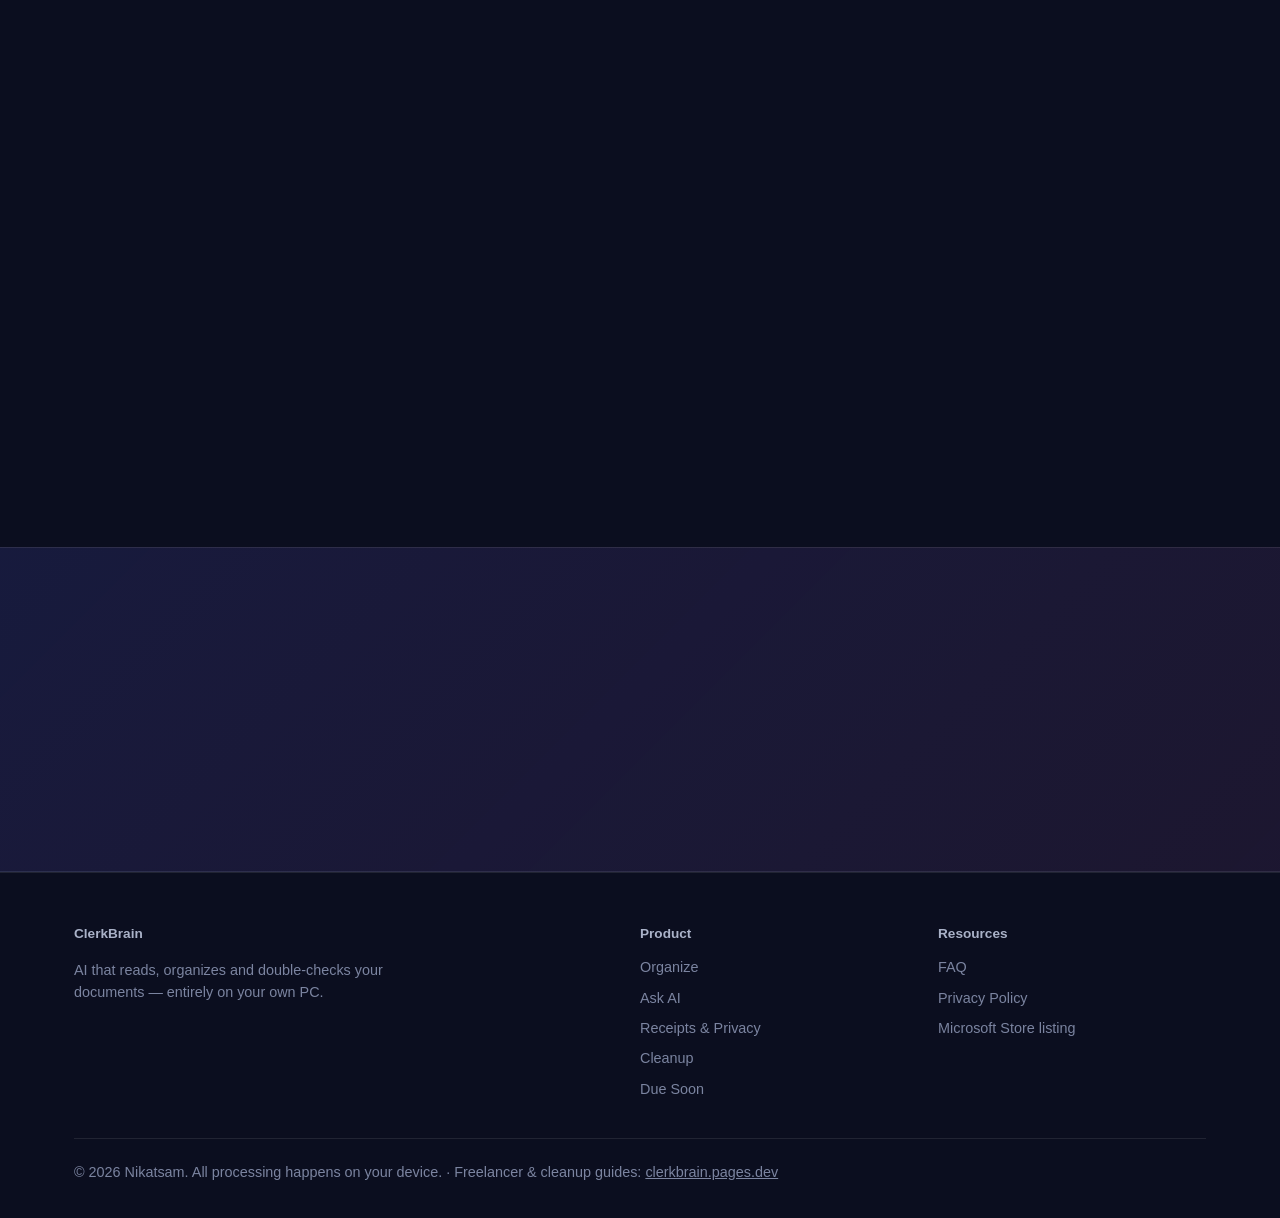
==== commit 150d9b1e: "SEO: shorten titles and descriptions, add breadcrumbs and image sizes Co-Authored-By: Claude Haiku 5" ====
--- a/index.html
+++ b/index.html
@@ -3,8 +3,8 @@
 <head>
 <meta charset="utf-8">
 <meta name="viewport" content="width=device-width, initial-scale=1">
-<title>ClerkBrain — AI that reads, organizes and double-checks your documents, 100% on your PC</title>
-<meta name="description" content="ClerkBrain is a Windows app that reads the invoices, receipts and documents in your Downloads folder, extracts supplier/date/total, answers questions about them, and suggests tidy names and folders — all with on-device AI. Nothing is uploaded.">
+<title>ClerkBrain: AI Document Organizer for Windows</title>
+<meta name="description" content="ClerkBrain reads your invoices and receipts on your PC, pulls out key figures and suggests tidy names. Nothing is uploaded.">
 <link rel="canonical" href="https://nikatsam.github.io/WIN_APP_TidyClerk_Website/">
 <meta property="og:type" content="website">
 <meta property="og:title" content="ClerkBrain — AI that reads and organizes your documents, 100% on your PC">
